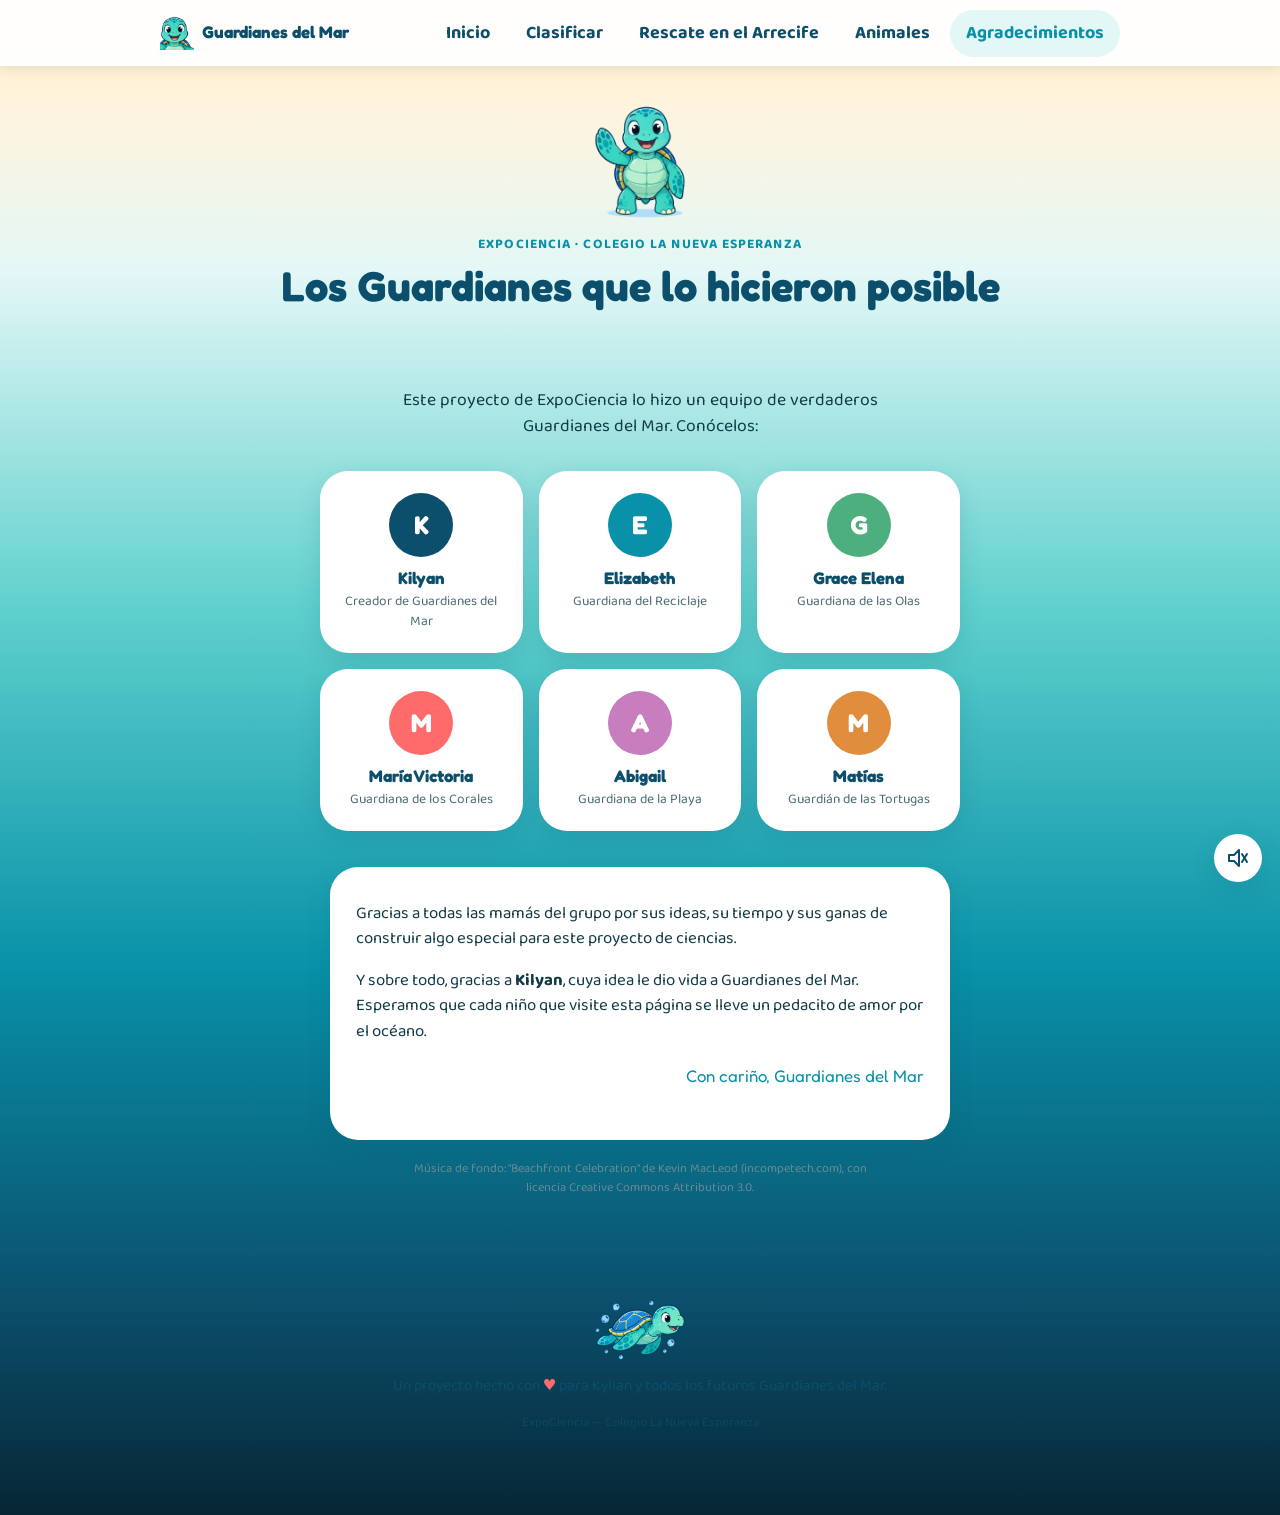
==== agradecimientos.html @ b90662d3 "Primera versión de Guardianes del Mar Sitio web para el proyecto de ExpoCiencia de Kylian (Colegio L" ====
<!DOCTYPE html>
<html lang="es">
<head>
<meta charset="UTF-8">
<meta name="viewport" content="width=device-width, initial-scale=1, viewport-fit=cover">
<title>Nuestro equipo — Guardianes del Mar</title>
<link rel="preconnect" href="https://fonts.googleapis.com">
<link rel="preconnect" href="https://fonts.gstatic.com" crossorigin>
<link href="https://fonts.googleapis.com/css2?family=Fredoka:wght@500;700&family=Baloo+2:wght@500;700&display=swap" rel="stylesheet">
<link rel="icon" href="imagenes/tortuga_marina.png" type="image/png">
<link rel="stylesheet" href="css/style.css">
</head>
<body>

<div class="burbujas" id="burbujas"></div>

<nav class="topnav">
  <div class="container topnav-inner">
    <a href="index.html" class="marca">
      <img src="imagenes/logo.png" alt="">
      Guardianes del Mar
    </a>
    <button class="menu-toggle" id="menuToggle" aria-label="Abrir menú" aria-expanded="false">
      <span></span><span></span><span></span>
    </button>
    <ul class="topnav-links" id="topnavLinks">
      <li><a href="index.html">Inicio</a></li>
      <li><a href="clasificar.html">Clasificar</a></li>
      <li><a href="vuela.html">Rescate en el Arrecife</a></li>
      <li><a href="animales.html">Animales</a></li>
      <li><a href="agradecimientos.html" class="activa">Agradecimientos</a></li>
    </ul>
  </div>
</nav>

<button class="sound-toggle silenciado" id="soundToggle" aria-label="Activar sonido" aria-pressed="false">
  <svg class="icono" viewBox="0 0 24 24" width="24" height="24" fill="none" stroke="currentColor" stroke-width="2" stroke-linecap="round" stroke-linejoin="round">
    <polygon points="3 9 3 15 8 15 13 20 13 4 8 9 3 9"></polygon>
    <path class="onda1" d="M16 8a5 5 0 0 1 0 8"></path>
    <path class="onda2" d="M19 5a9 9 0 0 1 0 14"></path>
    <line class="linea-muda" x1="16" y1="8" x2="21" y2="16"></line>
    <line class="linea-muda" x1="21" y1="8" x2="16" y2="16"></line>
  </svg>
</button>
<audio id="ambienteAudio" src="audio/ambiente-mar.mp3" loop preload="none"></audio>

<header class="page-header">
  <img src="imagenes/tortuga_saludo.png" alt="Marino saludando">
  <span class="eyebrow">ExpoCiencia · Colegio La Nueva Esperanza</span>
  <h1 style="color:var(--ocean-deep);font-size:clamp(1.8rem,6vw,2.6rem);">Los Guardianes que lo hicieron posible</h1>
</header>

<section>
  <div class="container">
    <p class="lead">Este proyecto de ExpoCiencia lo hizo un equipo de verdaderos Guardianes del Mar. Conócelos:</p>

    <div class="equipo-grid">
      <div class="equipo-card equipo-color-1">
        <span class="equipo-avatar">K</span>
        <h3>Kilyan</h3>
        <p>Creador de Guardianes del Mar</p>
      </div>
      <div class="equipo-card equipo-color-2">
        <span class="equipo-avatar">E</span>
        <h3>Elizabeth</h3>
        <p>Guardiana del Reciclaje</p>
      </div>
      <div class="equipo-card equipo-color-3">
        <span class="equipo-avatar">G</span>
        <h3>Grace Elena</h3>
        <p>Guardiana de las Olas</p>
      </div>
      <div class="equipo-card equipo-color-4">
        <span class="equipo-avatar">M</span>
        <h3>María Victoria</h3>
        <p>Guardiana de los Corales</p>
      </div>
      <div class="equipo-card equipo-color-5">
        <span class="equipo-avatar">A</span>
        <h3>Abigail</h3>
        <p>Guardiana de la Playa</p>
      </div>
      <div class="equipo-card equipo-color-6">
        <span class="equipo-avatar">M</span>
        <h3>Matías</h3>
        <p>Guardián de las Tortugas</p>
      </div>
    </div>

    <div class="agradecimientos-texto">
      <p>Gracias a todas las mamás del grupo por sus ideas, su tiempo y sus ganas de construir algo especial para este proyecto de ciencias.</p>
      <p>Y sobre todo, gracias a <strong>Kilyan</strong>, cuya idea le dio vida a Guardianes del Mar. Esperamos que cada niño que visite esta página se lleve un pedacito de amor por el océano.</p>
      <p class="firma">Con cariño, Guardianes del Mar</p>
    </div>

    <p class="creditos-musica">Música de fondo: "Beachfront Celebration" de Kevin MacLeod (incompetech.com), con licencia Creative Commons Attribution 3.0.</p>
  </div>
</section>

<footer>
  <img src="imagenes/tortuga_nadando.png" alt="Marino nadando" style="width:100px;margin:0 auto 12px;">
  <p>Un proyecto hecho con <span class="corazon">&#9829;</span> para Kylian y todos los futuros Guardianes del Mar.</p>
  <p class="footer-evento">ExpoCiencia &mdash; Colegio La Nueva Esperanza</p>
</footer>

<script src="js/common.js"></script>
</body>
</html>
---- css/style.css ----
/* ===== Guardianes del Mar — estilos ===== */

:root {
  --ocean-deep: #0B4F6C;
  --ocean: #0891A8;
  --ocean-light: #5FD1CD;
  --ocean-pale: #E3F7F6;
  --sand: #FFF8E7;
  --sun: #FFC93C;
  --coral: #FF6B6B;
  --leaf: #4CAF7D;
  --ink: #123B47;

  --bin-blanco: #F2EEE2;
  --bin-blanco-border: #C9C2AC;
  --bin-verde: #4CAF7D;
  --bin-negro: #333333;

  --font-heading: 'Fredoka', 'Baloo 2', system-ui, sans-serif;
  --font-body: 'Baloo 2', 'Fredoka', system-ui, sans-serif;

  --radius-lg: 28px;
  --radius-md: 18px;
  --shadow-soft: 0 8px 24px rgba(11, 79, 108, 0.15);
  --tap-min: 56px;
  --nav-height: 66px;
}

* { box-sizing: border-box; }

html {
  scroll-behavior: smooth;
}

body {
  margin: 0;
  font-family: var(--font-body);
  /* Recorrido tipo landing: playa arriba, mar profundo abajo */
  background: linear-gradient(180deg,
    #FFE9BE 0%,
    #FFF4DD 7%,
    var(--ocean-pale) 18%,
    var(--ocean-light) 40%,
    var(--ocean) 64%,
    var(--ocean-deep) 86%,
    #062634 100%
  );
  color: var(--ink);
  font-size: 18px;
  line-height: 1.5;
  overflow-x: hidden;
  padding-top: var(--nav-height);
  position: relative;
}

/* ===== Divisor de olas (bajo el hero) — bucle sin costuras ===== */
.divisor-ola {
  position: relative;
  height: 50px;
  overflow: hidden;
}
.divisor-ola svg {
  position: absolute;
  top: 0;
  left: 0;
  width: 200%;
  height: 100%;
  display: block;
}
.divisor-ola .ola-atras {
  animation: deslizar-ola-svg 16s linear infinite;
  opacity: 0.5;
}
.divisor-ola .ola-frente {
  animation: deslizar-ola-svg 10s linear infinite reverse;
}
@keyframes deslizar-ola-svg {
  from { transform: translateX(0); }
  to { transform: translateX(-50%); }
}

/* ===== Zona de océano profundo (texto claro) ===== */
.seccion-profunda .eyebrow { color: #8fe8e0; }
.seccion-profunda h2 { color: white; }
.seccion-profunda footer,
footer.seccion-profunda { color: rgba(255,255,255,0.85); }

img { max-width: 100%; display: block; }

a {
  text-decoration: none;
  color: inherit;
}

h1, h2, h3 {
  font-family: var(--font-heading);
  margin: 0 0 0.4em;
  line-height: 1.15;
}

h2 {
  font-size: clamp(1.6rem, 5vw, 2.4rem);
  color: var(--ocean-deep);
  text-align: center;
}

p { margin: 0 0 1em; }

button {
  font-family: var(--font-body);
  cursor: pointer;
}

.container {
  max-width: 1000px;
  margin: 0 auto;
  padding: 0 20px;
  position: relative;
  z-index: 1;
}

section {
  padding: 50px 0;
  position: relative;
}

.eyebrow {
  display: block;
  text-align: center;
  font-weight: 700;
  color: var(--ocean);
  letter-spacing: 0.08em;
  text-transform: uppercase;
  font-size: 0.85rem;
  margin-bottom: 8px;
}

.lead {
  text-align: center;
  max-width: 560px;
  margin: 0 auto 2rem;
  font-size: 1.1rem;
}

/* ===== Iconos SVG (reemplazan emojis) ===== */
.icono {
  display: inline-block;
  vertical-align: middle;
  flex-shrink: 0;
}

/* ===== Botones ===== */
.btn {
  display: inline-flex;
  align-items: center;
  justify-content: center;
  gap: 8px;
  min-height: var(--tap-min);
  padding: 14px 28px;
  border-radius: 999px;
  border: none;
  font-weight: 700;
  font-size: 1.05rem;
  box-shadow: var(--shadow-soft);
  transition: transform 0.15s ease, box-shadow 0.15s ease;
}
.btn:active { transform: scale(0.96); }
.btn:disabled {
  opacity: 0.5;
  pointer-events: none;
}

.btn-primary {
  background: var(--sun);
  color: var(--ocean-deep);
}
.btn-secondary {
  background: white;
  color: var(--ocean-deep);
  border: 2px solid var(--ocean-light);
}
.btn-block { width: 100%; }

/* ===== Sonido flotante ===== */
.sound-toggle {
  position: fixed;
  bottom: 18px;
  right: 18px;
  z-index: 110;
  width: 48px;
  height: 48px;
  border-radius: 50%;
  border: none;
  background: white;
  box-shadow: var(--shadow-soft);
  display: flex;
  align-items: center;
  justify-content: center;
  color: var(--ocean-deep);
}
.sound-toggle .linea-muda { display: none; }
.sound-toggle.silenciado .onda1,
.sound-toggle.silenciado .onda2 { display: none; }
.sound-toggle.silenciado .linea-muda { display: block; }

/* ===== Navegación ===== */
.topnav {
  position: fixed;
  top: 0;
  left: 0;
  right: 0;
  height: var(--nav-height);
  background: rgba(255, 255, 255, 0.94);
  backdrop-filter: blur(6px);
  box-shadow: 0 2px 12px rgba(11, 79, 108, 0.12);
  z-index: 100;
}
.topnav-inner {
  height: var(--nav-height);
  display: flex;
  align-items: center;
  justify-content: space-between;
}
.marca {
  display: flex;
  align-items: center;
  gap: 8px;
  font-family: var(--font-heading);
  font-weight: 700;
  color: var(--ocean-deep);
  font-size: 1.05rem;
}
.marca img { width: 34px; height: 34px; }

.menu-toggle {
  display: flex;
  flex-direction: column;
  justify-content: center;
  gap: 5px;
  width: 44px;
  height: 44px;
  border: none;
  background: none;
  padding: 0;
}
.menu-toggle span {
  display: block;
  height: 3px;
  border-radius: 2px;
  background: var(--ocean-deep);
  transition: transform 0.2s ease, opacity 0.2s ease;
}
.menu-toggle.abierto span:nth-child(1) { transform: translateY(8px) rotate(45deg); }
.menu-toggle.abierto span:nth-child(2) { opacity: 0; }
.menu-toggle.abierto span:nth-child(3) { transform: translateY(-8px) rotate(-45deg); }

.topnav-links {
  list-style: none;
  margin: 0;
  padding: 0;
  position: fixed;
  top: var(--nav-height);
  left: 0;
  right: 0;
  background: white;
  flex-direction: column;
  max-height: 0;
  overflow: hidden;
  transition: max-height 0.25s ease;
  box-shadow: 0 8px 12px rgba(11, 79, 108, 0.08);
}
.topnav-links.abierto {
  max-height: 400px;
}
.topnav-links li a {
  display: block;
  padding: 16px 24px;
  font-weight: 700;
  color: var(--ocean-deep);
  border-top: 1px solid var(--ocean-pale);
}
.topnav-links li a.activa {
  color: var(--ocean);
  background: var(--ocean-pale);
}

@media (min-width: 860px) {
  .menu-toggle { display: none; }
  .topnav-links {
    position: static;
    display: flex;
    flex-direction: row;
    max-height: none;
    box-shadow: none;
    background: none;
    gap: 4px;
  }
  .topnav-links li a {
    border-top: none;
    padding: 10px 16px;
    border-radius: 999px;
  }
  .topnav-links li a.activa {
    background: var(--ocean-pale);
  }
}

/* ===== Burbujas flotantes ===== */
.burbujas {
  position: fixed;
  inset: 0;
  overflow: hidden;
  pointer-events: none;
  z-index: 1;
  transition: opacity 0.5s ease;
}
.burbuja {
  position: absolute;
  bottom: -60px;
  border-radius: 50%;
  background: radial-gradient(circle at 30% 30%, rgba(255,255,255,0.9), rgba(95, 209, 205, 0.25));
  border: 1px solid rgba(255,255,255,0.6);
  animation-name: subir-burbuja;
  animation-timing-function: ease-in;
  animation-iteration-count: infinite;
}
@keyframes subir-burbuja {
  0% { transform: translateY(0) translateX(0); opacity: 0; }
  10% { opacity: 0.8; }
  90% { opacity: 0.6; }
  100% { transform: translateY(-110vh) translateX(var(--deriva, 30px)); opacity: 0; }
}

/* ===== Peces de fondo (más grandes según la profundidad) ===== */
.peces-fondo {
  position: absolute;
  inset: 0;
  overflow: hidden;
  pointer-events: none;
  z-index: 0;
}
.pez-fondo {
  position: absolute;
  animation-name: nadar-fondo;
  animation-timing-function: linear;
  animation-iteration-count: infinite;
}
@keyframes nadar-fondo {
  0% { transform: translateX(-20vw) scaleX(1); }
  49% { transform: translateX(120vw) scaleX(1); }
  50% { transform: translateX(120vw) scaleX(-1); }
  99% { transform: translateX(-20vw) scaleX(-1); }
  100% { transform: translateX(-20vw) scaleX(1); }
}

/* ===== Cabecera de página interna ===== */
.page-header {
  text-align: center;
  padding: 34px 0 10px;
}
.page-header img {
  width: 100px;
  margin: 0 auto 10px;
}

/* ===== Hero (home) ===== */
.hero {
  position: relative;
  padding-top: 20px;
  padding-bottom: 46px;
  text-align: center;
  overflow: hidden;
}
.hero .container {
  position: relative;
  z-index: 2;
}
.hero-grid {
  display: flex;
  flex-direction: column;
  align-items: center;
}
.hero-texto { order: 2; }
.hero-imagen {
  order: 1;
  position: relative;
  display: flex;
  align-items: center;
  justify-content: center;
}
.hero-mancha {
  position: absolute;
  width: min(320px, 80vw);
  height: min(320px, 80vw);
  border-radius: 50%;
  background: radial-gradient(circle, rgba(95, 209, 205, 0.45) 0%, rgba(95, 209, 205, 0) 70%);
}
.hero .mascota {
  position: relative;
  width: min(260px, 60vw);
  margin: 0 auto 12px;
  animation: float 3.5s ease-in-out infinite;
}
.hero h1 {
  font-size: clamp(2.2rem, 8vw, 3.6rem);
  color: var(--ocean-deep);
}
.hero .subtitulo {
  font-size: 1.15rem;
  max-width: 480px;
  margin: 0 auto 1.8rem;
}
.hero .btn-primary { margin-top: 4px; }

@media (min-width: 900px) {
  .hero-grid {
    flex-direction: row;
    justify-content: space-between;
    gap: 40px;
    text-align: left;
    padding: 30px 0;
  }
  .hero-texto { order: 1; flex: 1; }
  .hero-imagen { order: 2; flex-shrink: 0; }
  .hero .titulo-con-audio { justify-content: flex-start; }
  .hero .subtitulo { margin: 0 0 1.8rem; }
  .hero .mascota { width: 300px; margin: 0; }
}


@keyframes float {
  0%, 100% { transform: translateY(0); }
  50% { transform: translateY(-12px); }
}

/* ===== Tarjetas de navegación (home) ===== */
.hub-grid {
  display: grid;
  grid-template-columns: 1fr;
  gap: 18px;
}
@media (min-width: 700px) {
  .hub-grid { grid-template-columns: repeat(2, 1fr); }
}
@media (min-width: 1024px) {
  .hub-grid { grid-template-columns: repeat(3, 1fr); }
}
.hub-card {
  background: white;
  border-radius: var(--radius-lg);
  padding: 26px 22px;
  text-align: center;
  box-shadow: var(--shadow-soft);
  display: block;
  transition: transform 0.15s ease;
}
.hub-card:active { transform: scale(0.97); }
.hub-card img {
  width: 96px;
  margin: 0 auto 12px;
}
.hub-card h3 {
  color: var(--ocean-deep);
  font-size: 1.25rem;
}
.hub-card p {
  font-size: 0.92rem;
  color: #4a6b74;
  margin-bottom: 0;
}

/* ===== Tarjetas de juegos (llamativas) ===== */
.juegos-grid {
  display: grid;
  grid-template-columns: 1fr;
  gap: 22px;
  max-width: 720px;
  margin: 0 auto;
}
@media (min-width: 700px) {
  .juegos-grid { grid-template-columns: repeat(2, 1fr); }
}
.juego-card {
  position: relative;
  display: block;
  border-radius: 32px;
  padding: 40px 24px 28px;
  text-align: center;
  color: white;
  overflow: hidden;
  box-shadow: 0 14px 30px rgba(11, 79, 108, 0.28);
  transition: transform 0.18s ease;
}
.juego-card:active { transform: scale(0.96); }
.juego-clasificar { background: linear-gradient(155deg, #17b8a6 0%, #0B4F6C 100%); }
.juego-vuela { background: linear-gradient(155deg, #FFB84D 0%, #FF6B6B 100%); }
.juego-card::after {
  content: '';
  position: absolute;
  width: 160px;
  height: 160px;
  border-radius: 50%;
  background: rgba(255,255,255,0.12);
  top: -60px;
  right: -60px;
}
.juego-badge {
  position: absolute;
  top: 16px;
  left: 16px;
  background: rgba(255,255,255,0.25);
  color: white;
  font-size: 0.7rem;
  font-weight: 800;
  text-transform: uppercase;
  letter-spacing: 0.05em;
  padding: 5px 12px;
  border-radius: 999px;
}
.juego-card img {
  width: 108px;
  margin: 6px auto 14px;
  filter: drop-shadow(0 8px 12px rgba(0,0,0,0.25));
  position: relative;
}
.juego-card h3 { color: white; font-size: 1.35rem; margin-bottom: 6px; }
.juego-card p { color: rgba(255,255,255,0.9); font-size: 0.95rem; margin-bottom: 0; }
.btn-jugar {
  display: inline-flex;
  align-items: center;
  gap: 8px;
  background: white;
  color: var(--ocean-deep);
  font-weight: 800;
  padding: 12px 22px;
  border-radius: 999px;
  margin-top: 18px;
  box-shadow: 0 6px 14px rgba(0,0,0,0.15);
  position: relative;
}

/* ===== Tarjetas de recursos ===== */
.recurso-grid {
  display: grid;
  grid-template-columns: 1fr;
  gap: 20px;
}
@media (min-width: 700px) {
  .recurso-grid { grid-template-columns: repeat(2, 1fr); }
}

.recurso-card {
  background: white;
  border-radius: var(--radius-lg);
  padding: 28px 22px;
  text-align: center;
  box-shadow: var(--shadow-soft);
}
.recurso-card img {
  width: 84px;
  margin: 0 auto 14px;
}
.recurso-card h3 {
  color: var(--ocean-deep);
  font-size: 1.3rem;
}
.recurso-card p {
  font-size: 0.95rem;
  color: #4a6b74;
}

/* ===== Cuento animado (invitación a leer) ===== */
.cuento-card {
  position: relative;
  display: block;
  max-width: 420px;
  margin: 0 auto 40px;
  background: linear-gradient(160deg, #FFF8E7 0%, #FFEAB8 100%);
  border-radius: 28px;
  padding: 34px 26px 28px;
  text-align: center;
  box-shadow: var(--shadow-soft);
  overflow: hidden;
}
.cuento-card:active { transform: scale(0.98); }
.cuento-cinta {
  position: absolute;
  top: 16px;
  right: -38px;
  background: var(--coral);
  color: white;
  font-weight: 800;
  font-size: 0.72rem;
  text-transform: uppercase;
  letter-spacing: 0.04em;
  padding: 5px 42px;
  transform: rotate(40deg);
  box-shadow: 0 2px 6px rgba(0,0,0,0.15);
}
.cuento-card img {
  width: 130px;
  margin: 0 auto 16px;
  animation: flotar-libro 3s ease-in-out infinite;
}
@keyframes flotar-libro {
  0%, 100% { transform: translateY(0) rotate(-2deg); }
  50% { transform: translateY(-7px) rotate(2deg); }
}
.cuento-card h3 { color: var(--ocean-deep); font-size: 1.4rem; }
.cuento-card p { font-size: 0.95rem; color: #4a6b74; }
.cuento-card .btn { margin-top: 8px; pointer-events: none; }

/* ===== Reproductor de canción ===== */
.player-marco {
  max-width: 420px;
  margin: 0 auto;
  background: white;
  border-radius: var(--radius-lg);
  padding: 22px;
  text-align: center;
  box-shadow: var(--shadow-soft);
  border: 4px dashed var(--ocean-light);
  position: relative;
}
.player-marco img {
  width: 90px;
  margin: 0 auto 10px;
}
.player-barra {
  flex: 1;
  height: 10px;
  border-radius: 999px;
  background: var(--ocean-pale);
  overflow: hidden;
  cursor: pointer;
}
.player-progreso {
  height: 100%;
  width: 0%;
  background: var(--ocean-light);
  border-radius: 999px;
  transition: width 0.1s linear;
}
.player-tiempo {
  font-size: 0.8rem;
  color: var(--ocean-deep);
  font-weight: 700;
  min-width: 74px;
}

/* ===== Marco ilustrado del reproductor de canción =====
   Coordenadas medidas sobre imagenes/audio_marco.png (1774x887),
   expresadas como % del ancho del contenedor para que el botón
   circular y la barra queden encajados sin importar el tamaño. */
.audio-marco {
  position: relative;
  width: 100%;
  max-width: 640px;
  margin: 0 auto;
  aspect-ratio: 1774 / 887;
  background-image: url('../imagenes/audio_marco.png');
  background-size: 100% 100%;
  background-repeat: no-repeat;
}
.audio-marco .player-play {
  position: absolute;
  left: 13.8%;
  top: 38.3%;
  width: 15.6%;
  aspect-ratio: 1 / 1;
  border: none;
  background: transparent;
  border-radius: 50%;
  padding: 0;
  cursor: pointer;
}
.audio-marco .pausa-icono {
  position: absolute;
  inset: 0;
  border-radius: 50%;
  background: radial-gradient(circle at 35% 30%, #ffd873, #feb400);
  display: none;
  align-items: center;
  justify-content: center;
  gap: 14%;
}
.audio-marco .player-play.reproduciendo .pausa-icono { display: flex; }
.audio-marco .pausa-icono span {
  width: 15%;
  height: 42%;
  background: white;
  border-radius: 3px;
}
.audio-marco .track {
  position: absolute;
  left: 34.5%;
  top: 46.2%;
  width: 47.3%;
  height: 17.5%;
  display: flex;
  flex-direction: column;
  justify-content: center;
  gap: 6px;
}
.audio-marco .track .player-barra { height: 8px; background: rgba(8, 145, 168, 0.18); }
.audio-marco .track .player-tiempo {
  text-align: center;
  min-width: 0;
  font-size: 0.72rem;
}

/* ===== Botón "escuchar" (texto a voz) — solo ícono ===== */
.titulo-con-audio {
  display: flex;
  align-items: center;
  justify-content: center;
  gap: 12px;
  flex-wrap: wrap;
}
.titulo-con-audio h1,
.titulo-con-audio h2 { margin-bottom: 0; }

.btn-icono-escuchar {
  width: 44px;
  height: 44px;
  flex-shrink: 0;
  border-radius: 50%;
  border: none;
  background: white;
  color: var(--ocean);
  box-shadow: var(--shadow-soft);
  display: flex;
  align-items: center;
  justify-content: center;
}
.btn-icono-escuchar:active { transform: scale(0.92); }
.btn-icono-escuchar.leyendo {
  background: var(--sun);
  color: var(--ocean-deep);
}
.onda-tts { opacity: 0.4; transform-origin: 12px 12px; }
.btn-icono-escuchar.leyendo .onda-tts-1 { animation: pulso-onda 0.7s ease-in-out infinite; }
.btn-icono-escuchar.leyendo .onda-tts-2 { animation: pulso-onda 0.7s ease-in-out infinite 0.15s; }
@keyframes pulso-onda {
  0%, 100% { opacity: 0.35; transform: scale(0.85); }
  50% { opacity: 1; transform: scale(1.1); }
}

/* ===== Reproductor de canción dinámico ===== */
.cancion-viva {
  position: relative;
  max-width: 640px;
  margin: 0 auto;
  border-radius: 28px;
  padding: 18px 20px 16px;
  background: linear-gradient(155deg, #0B4F6C 0%, #0891A8 55%, #17b8a6 100%);
  color: white;
  overflow: hidden;
  box-shadow: var(--shadow-soft);
}
/* ---- Ventana al mar (visualizador) ---- */
.ventana-mar {
  position: relative;
  height: 130px;
  border-radius: 18px;
  overflow: hidden;
  margin-bottom: 10px;
  background: radial-gradient(circle at 50% 0%, #34d9ce 0%, #0f7a9c 45%, #063a52 100%);
  box-shadow: inset 0 0 26px rgba(0,0,0,0.4), 0 0 0 5px rgba(255,255,255,0.18);
  transition: transform 0.1s ease;
}
.rayo-luz {
  position: absolute;
  top: -20%;
  width: 46px;
  height: 160%;
  background: linear-gradient(180deg, rgba(255,255,255,0.4), rgba(255,255,255,0));
  opacity: 0.3;
  transition: opacity 0.15s ease;
}
.rayo-luz.r1 { left: 12%; transform: rotate(12deg); }
.rayo-luz.r2 { left: 55%; transform: rotate(-10deg); }

.pez-silueta {
  position: absolute;
  width: 32px;
  top: 26%;
  left: -15%;
  opacity: 0.9;
  animation: nadar-pez 11s linear infinite;
}
@keyframes nadar-pez {
  0% { left: -15%; transform: scaleX(1) translateY(0); }
  48% { transform: scaleX(1) translateY(-8px); }
  50% { left: 115%; transform: scaleX(1) translateY(0); }
  50.01% { transform: scaleX(-1) translateY(0); }
  98% { transform: scaleX(-1) translateY(8px); }
  100% { left: -15%; transform: scaleX(-1) translateY(0); }
}

.mascota-nadando {
  position: absolute;
  width: 46px;
  bottom: 8px;
  left: 50%;
  transform: translateX(-50%);
  filter: drop-shadow(0 4px 6px rgba(0,0,0,0.3));
}
.cancion-viva.reproduciendo .mascota-nadando {
  animation: mascota-nadar 2.2s ease-in-out infinite;
}
@keyframes mascota-nadar {
  0%, 100% { transform: translateX(-50%) translateY(0) rotate(-4deg); }
  50% { transform: translateX(-50%) translateY(-12px) rotate(4deg); }
}

.alga { position: absolute; bottom: -6px; width: 14px; border-radius: 40px 40px 4px 4px; background: linear-gradient(180deg, #2fae6b, #1c7a4a); opacity: 0.85; transform-origin: bottom center; }
.alga.a1 { left: 7%; height: 32px; }
.alga.a2 { left: 42%; height: 46px; }
.alga.a3 { right: 9%; height: 28px; }
.cancion-viva.reproduciendo .alga { animation: mecer-alga 1.6s ease-in-out infinite; }
.alga.a1 { animation-delay: 0s; }
.alga.a2 { animation-delay: 0.2s; }
.alga.a3 { animation-delay: 0.4s; }
@keyframes mecer-alga {
  0%, 100% { transform: rotate(-8deg); }
  50% { transform: rotate(8deg); }
}

.particulas-ventana { position: absolute; inset: 0; overflow: hidden; pointer-events: none; }
.particula-ventana {
  position: absolute;
  bottom: -8px;
  width: 6px;
  height: 6px;
  border-radius: 50%;
  background: rgba(255,255,255,0.65);
  animation: subir-particula-ventana 3.6s linear forwards;
}
@keyframes subir-particula-ventana {
  0% { transform: translateY(0); opacity: 0; }
  10% { opacity: 0.8; }
  100% { transform: translateY(-180px); opacity: 0; }
}

/* ---- Letra sincronizada (estilo Spotify) ---- */
.letra-ventana {
  position: absolute;
  inset: 0;
  display: flex;
  flex-direction: column;
  align-items: center;
  justify-content: center;
  gap: 4px;
  padding: 8px 16px;
  text-align: center;
  background: rgba(3, 30, 42, 0.4);
  opacity: 0;
  transition: opacity 0.35s ease;
  pointer-events: none;
}
.cancion-viva.reproduciendo .letra-ventana { opacity: 1; }
.letra-actual {
  font-family: var(--font-heading);
  font-weight: 700;
  font-size: 1.05rem;
  line-height: 1.25;
  color: white;
  text-shadow: 0 2px 8px rgba(0,0,0,0.55);
  margin: 0;
}
.letra-actual.nueva { animation: aparecer-letra 0.35s ease; }
@keyframes aparecer-letra {
  from { opacity: 0; transform: translateY(8px); }
  to { opacity: 1; transform: translateY(0); }
}
.letra-anterior, .letra-siguiente {
  font-size: 0.72rem;
  color: rgba(255,255,255,0.55);
  margin: 0;
  min-height: 1em;
}

.cancion-info { text-align: center; margin-bottom: 0; }
.cancion-titulo { font-weight: 700; margin: 0; font-size: 1rem; }
.cancion-subtitulo { margin: 1px 0 0; font-size: 0.8rem; color: #cfeff0; }

.ecualizador {
  display: flex;
  align-items: flex-end;
  justify-content: center;
  gap: 5px;
  height: 32px;
  margin: 10px 0 10px;
}
.ecualizador span {
  width: 7px;
  min-height: 6px;
  height: 18%;
  border-radius: 4px;
  background: linear-gradient(180deg, var(--sun), #ff9f4d);
  transition: height 0.25s ease;
}
.cancion-viva.reproduciendo .ecualizador span {
  animation-name: rebotar-barra;
  animation-timing-function: ease-in-out;
  animation-iteration-count: infinite;
}
.ecualizador span:nth-child(1) { animation-duration: 0.7s; }
.ecualizador span:nth-child(2) { animation-duration: 0.9s; animation-delay: 0.1s; }
.ecualizador span:nth-child(3) { animation-duration: 0.6s; animation-delay: 0.05s; }
.ecualizador span:nth-child(4) { animation-duration: 1s; animation-delay: 0.2s; }
.ecualizador span:nth-child(5) { animation-duration: 0.65s; animation-delay: 0.15s; }
.ecualizador span:nth-child(6) { animation-duration: 0.85s; animation-delay: 0.05s; }
.ecualizador span:nth-child(7) { animation-duration: 0.75s; animation-delay: 0.25s; }
@keyframes rebotar-barra {
  0%, 100% { height: 18%; }
  50% { height: 100%; }
}

.cancion-controles {
  display: flex;
  align-items: center;
  gap: 14px;
}
.cancion-play {
  width: 54px;
  height: 54px;
  flex-shrink: 0;
  border-radius: 50%;
  border: none;
  background: radial-gradient(circle at 35% 30%, #ffd873, #feb400);
  color: var(--ocean-deep);
  display: flex;
  align-items: center;
  justify-content: center;
  box-shadow: 0 6px 16px rgba(254, 180, 0, 0.5);
}
.cancion-play:active { transform: scale(0.94); }
.cancion-play .icono-pausa { display: none; }
.cancion-play.reproduciendo .icono-play { display: none; }
.cancion-play.reproduciendo .icono-pausa { display: block; }

.cancion-progreso-wrap { flex: 1; min-width: 0; }
.cancion-viva .player-barra { height: 8px; background: rgba(255,255,255,0.25); }
.cancion-viva .player-progreso { background: var(--sun); }
.cancion-viva .player-tiempo { color: white; }

.notas-contenedor {
  position: absolute;
  inset: 0;
  overflow: hidden;
  pointer-events: none;
}
.nota-flotante {
  position: absolute;
  bottom: 20px;
  color: rgba(255, 255, 255, 0.85);
  animation: nota-subir 2.4s ease-out forwards;
}
@keyframes nota-subir {
  0% { transform: translateY(0) rotate(0deg); opacity: 0; }
  15% { opacity: 1; }
  100% { transform: translateY(-140px) rotate(18deg); opacity: 0; }
}

/* ===== Video educativo ===== */
.video-feature { max-width: 640px; margin: 40px auto 0; }
.video-marco-nuevo {
  position: relative;
  max-width: 640px;
  margin: 14px auto 0;
  border-radius: var(--radius-lg);
  overflow: hidden;
  aspect-ratio: 16 / 9;
  background: linear-gradient(155deg, var(--ocean-deep), var(--ocean));
  box-shadow: var(--shadow-soft);
  border: 4px solid white;
}
.video-marco-nuevo iframe {
  width: 100%;
  height: 100%;
  border: 0;
  display: block;
  background: #000;
}
.video-miniatura {
  width: 100%;
  height: 100%;
  object-fit: cover;
  display: block;
}
.video-overlay-boton {
  position: absolute;
  inset: 0;
  width: 100%;
  border: none;
  padding: 0;
  background: rgba(11, 79, 108, 0.28);
  display: flex;
  align-items: center;
  justify-content: center;
  transition: opacity 0.2s ease;
}
.video-overlay-boton .circulo {
  width: 84px;
  height: 84px;
  border-radius: 50%;
  background: radial-gradient(circle at 35% 30%, #ffd873, #feb400);
  color: var(--ocean-deep);
  display: flex;
  align-items: center;
  justify-content: center;
  box-shadow: 0 8px 20px rgba(0,0,0,0.3);
}

/* ===== Preview de guía ===== */
.guia-preview {
  max-width: 460px;
  margin: 0 auto;
  background: white;
  border-radius: var(--radius-lg);
  box-shadow: var(--shadow-soft);
  padding: 26px 24px;
  text-align: center;
  position: relative;
  overflow: hidden;
}
.guia-preview::before {
  content: '';
  position: absolute;
  top: 0; right: 0;
  width: 0; height: 0;
  border-style: solid;
  border-width: 0 34px 34px 0;
  border-color: transparent var(--sun) transparent transparent;
}
.guia-preview img { width: 76px; margin: 0 auto 12px; }
.guia-lineas {
  margin: 16px auto;
  max-width: 260px;
  text-align: left;
}
.guia-lineas span {
  display: block;
  height: 10px;
  border-radius: 6px;
  background: var(--ocean-pale);
  margin-bottom: 8px;
}
.guia-lineas span:nth-child(1) { width: 100%; }
.guia-lineas span:nth-child(2) { width: 90%; }
.guia-lineas span:nth-child(3) { width: 70%; }

/* ===== Adopta (teaser en home) ===== */
.adopta-teaser {
  display: flex;
  align-items: center;
  gap: 18px;
  max-width: 560px;
  margin: 0 auto;
  background: white;
  border-radius: var(--radius-lg);
  box-shadow: var(--shadow-soft);
  padding: 18px 22px;
}
.adopta-teaser img { width: 70px; flex-shrink: 0; }
.adopta-teaser .texto { flex: 1; }
.adopta-teaser h3 { margin: 0 0 4px; color: var(--ocean-deep); font-size: 1.1rem; }
.adopta-teaser p { margin: 0; font-size: 0.9rem; color: #4a6b74; }
.adopta-teaser-progreso {
  display: inline-block;
  margin-top: 8px;
  font-size: 0.78rem;
  font-weight: 700;
  color: var(--leaf);
  background: rgba(76, 175, 125, 0.12);
  padding: 3px 10px;
  border-radius: 999px;
}

/* ===== Páginas placeholder (próximamente) ===== */
.proximamente {
  text-align: center;
  padding: 60px 0 90px;
}
.proximamente img {
  width: 140px;
  margin: 0 auto 20px;
}
.proximamente .caja {
  max-width: 420px;
  margin: 0 auto 26px;
  background: white;
  border-radius: var(--radius-lg);
  padding: 30px 24px;
  box-shadow: var(--shadow-soft);
}

/* ===== Juego de clasificación ===== */
.juego {
  background: var(--ocean-deep);
  color: white;
  border-radius: var(--radius-lg);
  padding: 30px 16px 40px;
}
.juego h2 { color: white; }
.juego .lead { color: #cfeff0; }

/* ===== Guía animada previa al juego ===== */
.guia-intro {
  max-width: 640px;
  margin: 0 auto 30px;
  background: rgba(255,255,255,0.07);
  border-radius: var(--radius-lg);
  padding: 24px 18px;
  text-align: center;
}
.baraja-canecas {
  position: relative;
  height: 108px;
  display: flex;
  align-items: center;
  justify-content: center;
  margin-bottom: 6px;
}
.carta-baraja {
  position: absolute;
  width: 66px;
  height: 66px;
  display: flex;
  align-items: center;
  justify-content: center;
  background: white;
  border-radius: 14px;
  padding: 8px;
  box-shadow: 0 6px 16px rgba(0,0,0,0.25);
  transition: transform 0.25s ease;
}
.carta-1 { transform: rotate(-14deg) translate(-34px, 6px); z-index: 1; }
.carta-2 { transform: rotate(0deg) translateY(-6px); z-index: 3; }
.carta-3 { transform: rotate(14deg) translate(34px, 6px); z-index: 2; }
.baraja-canecas:hover .carta-1 { transform: rotate(-20deg) translate(-44px, 0); }
.baraja-canecas:hover .carta-3 { transform: rotate(20deg) translate(44px, 0); }

/* ===== Símbolos de canecas (dibujados en SVG) ===== */
.simbolo-caneca {
  display: flex;
  align-items: center;
  justify-content: center;
  border-radius: 50%;
  flex-shrink: 0;
}
.simbolo-caneca svg { width: 58%; height: 58%; display: block; }
.simbolo-caneca.simbolo-blanco { background: var(--bin-blanco); color: var(--ink); border: 2px solid var(--bin-blanco-border); }
.simbolo-caneca.simbolo-verde { background: var(--bin-verde); color: white; }
.simbolo-caneca.simbolo-negro { background: var(--bin-negro); color: white; }

.simbolo-caneca.tam-baraja { width: 46px; height: 46px; }
.simbolo-caneca.tam-guia { width: 52px; height: 52px; }
.simbolo-caneca.tam-mini { width: 30px; height: 30px; }

.baraja-mini { height: 78px; margin-bottom: 4px; }
.baraja-mini .carta-baraja { width: 48px; height: 48px; padding: 5px; }
.baraja-mini .carta-1 { transform: rotate(-14deg) translate(-22px, 4px); }
.baraja-mini .carta-2 { transform: translateY(-4px); }
.baraja-mini .carta-3 { transform: rotate(14deg) translate(22px, 4px); }
.juego-card:hover .baraja-mini .carta-1,
.juego-card:active .baraja-mini .carta-1 { transform: rotate(-20deg) translate(-28px, 0); }
.juego-card:hover .baraja-mini .carta-3,
.juego-card:active .baraja-mini .carta-3 { transform: rotate(20deg) translate(28px, 0); }

/* Símbolo directo sobre el cuerpo de la caneca dentro del juego (sin insignia propia) */
.caneca-icono { width: 46px; height: 46px; display: flex; align-items: center; justify-content: center; }
.caneca-icono svg { width: 100%; height: 100%; }

.guia-titulo {
  font-family: var(--font-heading);
  font-weight: 700;
  font-size: 1.15rem;
  margin: 0 0 18px;
  color: white;
}
.guia-tarjetas {
  display: grid;
  grid-template-columns: 1fr;
  gap: 12px;
  margin-bottom: 20px;
}
@media (min-width: 600px) {
  .guia-tarjetas { grid-template-columns: repeat(3, 1fr); }
}
.guia-tarjeta {
  background: white;
  border-radius: var(--radius-md);
  padding: 16px 12px;
  opacity: 0;
  animation: aparecer-guia 0.5s ease forwards;
}
@keyframes aparecer-guia {
  from { opacity: 0; transform: translateY(14px); }
  to { opacity: 1; transform: translateY(0); }
}
.guia-tarjeta img { width: 52px; height: 52px; object-fit: contain; margin: 0 auto 8px; }
.guia-tarjeta h4 { margin: 0 0 4px; color: var(--ocean-deep); font-family: var(--font-heading); }
.guia-tarjeta p { margin: 0; font-size: 0.85rem; color: #4a6b74; }

.juego-contenido.oculto { display: none; }

.marcador {
  text-align: center;
  font-family: var(--font-heading);
  font-size: 1.1rem;
  margin-bottom: 20px;
}

.canecas {
  display: grid;
  grid-template-columns: repeat(3, 1fr);
  gap: 12px;
  max-width: 560px;
  margin: 0 auto 30px;
}
.caneca {
  position: relative;
  border: none;
  background: transparent;
  padding: 22px 6px 14px;
  min-height: 128px;
  display: flex;
  flex-direction: column;
  align-items: center;
  justify-content: flex-end;
  gap: 6px;
  font-weight: 700;
  font-size: 0.85rem;
  transition: transform 0.15s ease;
}
.caneca-tapa {
  position: absolute;
  top: 0;
  left: 8%;
  right: 8%;
  height: 14px;
  background: var(--color-caneca-oscuro);
  border-radius: 5px 5px 0 0;
  z-index: 1;
}
.caneca-tapa::after {
  content: '';
  position: absolute;
  top: -6px;
  left: 32%;
  right: 32%;
  height: 7px;
  background: var(--color-caneca-oscuro);
  border-radius: 4px;
}
.caneca::before {
  content: '';
  position: absolute;
  inset: 14px 0 0 0;
  background: var(--color-caneca);
  clip-path: polygon(9% 0%, 91% 0%, 82% 100%, 18% 100%);
  border-radius: 0 0 8px 8px;
  box-shadow: 0 6px 0 rgba(0,0,0,0.15);
  z-index: 0;
}
.caneca img, .caneca-icono, .caneca-texto { position: relative; z-index: 2; }
.caneca img { width: 52px; height: 52px; object-fit: contain; margin-bottom: 2px; }

.caneca[data-categoria="blanco"] { --color-caneca: var(--bin-blanco); --color-caneca-oscuro: var(--bin-blanco-border); color: var(--ink); transform: rotate(-4deg); }
.caneca[data-categoria="verde"] { --color-caneca: var(--bin-verde); --color-caneca-oscuro: #2e7d54; color: white; }
.caneca[data-categoria="negro"] { --color-caneca: var(--bin-negro); --color-caneca-oscuro: #1a1a1a; color: white; transform: rotate(4deg); }

.caneca.activa {
  transform: rotate(0deg) translateY(-4px) scale(1.04);
}
.caneca.activa::before {
  box-shadow: 0 10px 0 rgba(0,0,0,0.2), 0 0 0 4px var(--sun);
}
.caneca.sacudir {
  animation: sacudir 0.4s;
}
@keyframes sacudir {
  0%, 100% { transform: translateX(0); }
  25% { transform: translateX(-6px); }
  75% { transform: translateX(6px); }
}

.pool-objetos {
  display: grid;
  grid-template-columns: repeat(3, 1fr);
  gap: 14px;
  max-width: 560px;
  margin: 0 auto;
}
@media (min-width: 700px) {
  .pool-objetos { grid-template-columns: repeat(4, 1fr); }
}

.objeto {
  background: white;
  border: none;
  border-radius: var(--radius-md);
  padding: 10px;
  min-height: 84px;
  display: flex;
  align-items: center;
  justify-content: center;
  box-shadow: var(--shadow-soft);
  transition: transform 0.15s ease, box-shadow 0.15s ease, opacity 0.3s ease;
}
.objeto img { width: 56px; height: 56px; object-fit: contain; }
.objeto.seleccionado {
  transform: scale(1.12) translateY(-6px);
  box-shadow: 0 0 0 4px var(--sun), var(--shadow-soft);
}
.objeto.resuelto {
  opacity: 0;
  transform: scale(0.4);
  pointer-events: none;
}

.mensaje-juego {
  text-align: center;
  min-height: 1.6em;
  font-weight: 700;
  margin-top: 18px;
  font-size: 1.05rem;
  max-width: 480px;
  margin-left: auto;
  margin-right: auto;
}
.mensaje-juego.mensaje-pista {
  color: var(--sun);
  font-size: 0.95rem;
}

.juego-completo {
  text-align: center;
  margin-top: 10px;
  max-width: 420px;
  margin-left: auto;
  margin-right: auto;
  background: rgba(255,255,255,0.08);
  border-radius: var(--radius-lg);
  padding: 26px 20px;
  display: none;
}
.juego-completo.visible { display: block; }

/* ===== Adopta un animal ===== */
.animales-grid {
  display: grid;
  grid-template-columns: repeat(2, 1fr);
  gap: 16px;
  max-width: 560px;
  margin: 0 auto;
}
@media (min-width: 700px) {
  .animales-grid { grid-template-columns: repeat(5, 1fr); max-width: 720px; }
}
.animal-card {
  position: relative;
  background: white;
  border: none;
  border-radius: var(--radius-md);
  padding: 16px 10px;
  text-align: center;
  box-shadow: var(--shadow-soft);
  min-height: var(--tap-min);
  transition: transform 0.15s ease;
}
.animal-card img {
  width: 90px;
  margin: 0 auto 8px;
  transition: transform 0.2s ease;
}
.animal-card:active img { transform: scale(0.92); }
.animal-card .dato {
  display: none;
  font-size: 0.85rem;
  color: var(--ocean-deep);
  margin-top: 6px;
}
.animal-card.abierta .dato { display: block; }

.animal-insignia {
  position: absolute;
  top: -8px;
  right: -8px;
  width: 28px;
  height: 28px;
  border-radius: 50%;
  background: var(--leaf);
  color: white;
  display: none;
  align-items: center;
  justify-content: center;
  box-shadow: var(--shadow-soft);
  animation: pop-match 0.4s ease;
}
.animal-card.adoptado .animal-insignia { display: flex; }
.animal-card.adoptado { box-shadow: 0 0 0 3px var(--leaf), var(--shadow-soft); }

/* ===== Progreso de adopción ===== */
.adopcion-progreso {
  max-width: 420px;
  margin: 0 auto 26px;
  text-align: center;
}
.adopcion-progreso p {
  font-weight: 700;
  color: var(--ocean-deep);
  margin-bottom: 8px;
}
.adopcion-barra {
  height: 14px;
  border-radius: 999px;
  background: white;
  box-shadow: var(--shadow-soft);
  overflow: hidden;
}
.adopcion-relleno {
  height: 100%;
  width: 0%;
  background: linear-gradient(90deg, var(--leaf), var(--ocean-light));
  border-radius: 999px;
  transition: width 0.4s ease;
}

.adopcion-completa {
  display: none;
  text-align: center;
  max-width: 420px;
  margin: 30px auto 0;
  background: white;
  border-radius: var(--radius-lg);
  padding: 24px 20px;
  box-shadow: var(--shadow-soft);
}
.adopcion-completa.visible { display: block; }
.adopcion-completa img { width: 100px; margin: 0 auto 10px; animation: float 2s ease-in-out infinite; }
.adopcion-completa-titulo {
  font-family: var(--font-heading);
  font-weight: 700;
  font-size: 1.2rem;
  color: var(--ocean-deep);
  margin-bottom: 4px;
}

/* ===== Diploma ===== */
.diploma-wrap {
  text-align: center;
}
.diploma-form {
  max-width: 360px;
  margin: 0 auto 24px;
  display: flex;
  gap: 10px;
}
.diploma-form input {
  flex: 1;
  min-height: var(--tap-min);
  border-radius: 999px;
  border: 2px solid var(--ocean-light);
  padding: 0 18px;
  font-size: 1rem;
  font-family: var(--font-body);
}
canvas#diplomaCanvas {
  max-width: 100%;
  width: 480px;
  border-radius: var(--radius-md);
  box-shadow: var(--shadow-soft);
  margin: 0 auto 20px;
}

/* ===== Juego Vuela y Recicla ===== */
.vuela-wrap {
  text-align: center;
}
.vuela-registro {
  max-width: 360px;
  margin: 0 auto 20px;
  background: white;
  border-radius: var(--radius-lg);
  padding: 24px;
  box-shadow: var(--shadow-soft);
}
.vuela-registro input {
  width: 100%;
  min-height: var(--tap-min);
  border-radius: 999px;
  border: 2px solid var(--ocean-light);
  padding: 0 18px;
  font-size: 1rem;
  font-family: var(--font-body);
  margin-bottom: 12px;
  text-align: center;
}
.vuela-estado {
  max-width: 420px;
  margin: 0 auto 16px;
  font-weight: 700;
  color: var(--ocean-deep);
  text-align: center;
}
.vuela-controles {
  margin-top: 16px;
  display: flex;
  justify-content: center;
  gap: 12px;
  flex-wrap: wrap;
}

/* ===== Juego de memoria: Rescate en el Arrecife ===== */
.memoria-stats {
  display: flex;
  justify-content: space-around;
  max-width: 420px;
  margin: 0 auto 18px;
  background: white;
  border-radius: var(--radius-md);
  padding: 14px 10px;
  box-shadow: var(--shadow-soft);
}
.memoria-stats > div { display: flex; flex-direction: column; align-items: center; }
.memoria-stats-numero {
  font-family: var(--font-heading);
  font-weight: 700;
  font-size: 1.3rem;
  color: var(--ocean-deep);
}
.memoria-stats-label { font-size: 0.72rem; color: #6a8a92; text-transform: uppercase; letter-spacing: 0.04em; }

.memoria-grid {
  display: grid;
  grid-template-columns: repeat(4, 1fr);
  gap: 10px;
  max-width: 420px;
  margin: 0 auto 20px;
}
.memoria-carta {
  border: none;
  background: none;
  padding: 0;
  aspect-ratio: 1;
  perspective: 700px;
  cursor: pointer;
}
.memoria-carta-interior {
  display: block;
  position: relative;
  width: 100%;
  height: 100%;
  transition: transform 0.5s;
  transform-style: preserve-3d;
}
.memoria-carta.volteada .memoria-carta-interior,
.memoria-carta.emparejada .memoria-carta-interior {
  transform: rotateY(180deg);
}
.memoria-cara-atras,
.memoria-cara-frente {
  position: absolute;
  inset: 0;
  backface-visibility: hidden;
  border-radius: var(--radius-md);
  display: flex;
  align-items: center;
  justify-content: center;
  box-shadow: var(--shadow-soft);
}
.memoria-cara-atras {
  background: linear-gradient(155deg, var(--ocean), var(--ocean-deep));
}
.memoria-cara-atras::after {
  content: '';
  position: absolute;
  inset: 0;
  background: url('../imagenes/logo.png') center/55% no-repeat;
  opacity: 0.9;
}
.memoria-cara-frente {
  background: white;
  transform: rotateY(180deg);
  padding: 8px;
}
.memoria-cara-frente img { width: 100%; height: 100%; object-fit: contain; }
.memoria-carta.emparejada .memoria-cara-frente {
  box-shadow: 0 0 0 3px var(--leaf), var(--shadow-soft);
}
.memoria-carta.emparejada { animation: pop-match 0.4s ease; }
@keyframes pop-match {
  0% { transform: scale(1); }
  50% { transform: scale(1.1); }
  100% { transform: scale(1); }
}
.memoria-carta.sacudir .memoria-carta-interior { animation: sacudir 0.4s; }

.memoria-completo {
  display: none;
  text-align: center;
  margin: 6px auto 24px;
  max-width: 420px;
  background: white;
  border-radius: var(--radius-lg);
  padding: 22px 18px;
  box-shadow: var(--shadow-soft);
}
.memoria-completo.visible { display: block; }
.memoria-completo img { width: 100px; margin: 0 auto 10px; animation: float 2s ease-in-out infinite; }
.memoria-completo-titulo {
  font-family: var(--font-heading);
  font-weight: 700;
  font-size: 1.3rem;
  color: var(--ocean-deep);
  margin: 0 0 6px;
}
#memoriaResumen { margin: 0; color: #4a6b74; }

.confeti {
  position: fixed;
  top: -20px;
  border-radius: 2px;
  z-index: 300;
  pointer-events: none;
  animation-name: caer-confeti;
  animation-timing-function: ease-in;
  animation-fill-mode: forwards;
}
@keyframes caer-confeti {
  to { transform: translateY(100vh) rotate(360deg); opacity: 0.3; }
}

.ranking-tabla {
  max-width: 420px;
  margin: 30px auto 0;
  background: white;
  border-radius: var(--radius-lg);
  box-shadow: var(--shadow-soft);
  overflow: hidden;
}
.ranking-tabla h3 {
  background: var(--ocean-deep);
  color: white;
  margin: 0;
  padding: 14px;
  font-size: 1.1rem;
}
.ranking-fila {
  display: flex;
  align-items: center;
  gap: 10px;
  padding: 10px 16px;
  border-bottom: 1px solid var(--ocean-pale);
  font-weight: 700;
}
.ranking-fila:last-child { border-bottom: none; }
.ranking-puesto {
  width: 28px;
  height: 28px;
  border-radius: 50%;
  background: var(--ocean-pale);
  color: var(--ocean-deep);
  display: flex;
  align-items: center;
  justify-content: center;
  font-size: 0.85rem;
  flex-shrink: 0;
}
.ranking-fila:nth-child(2) .ranking-puesto { background: var(--sun); }
.ranking-nombre { flex: 1; text-align: left; }
.ranking-nota {
  font-size: 0.8rem;
  color: #6a8a92;
  text-align: center;
  padding: 10px;
  font-weight: 500;
}

/* ===== Equipo del proyecto ===== */
.equipo-grid {
  display: grid;
  grid-template-columns: repeat(2, 1fr);
  gap: 16px;
  max-width: 640px;
  margin: 0 auto 36px;
}
@media (min-width: 700px) {
  .equipo-grid { grid-template-columns: repeat(3, 1fr); }
}
.equipo-card {
  background: white;
  border-radius: var(--radius-lg);
  padding: 22px 14px;
  text-align: center;
  box-shadow: var(--shadow-soft);
}
.equipo-avatar {
  display: flex;
  align-items: center;
  justify-content: center;
  width: 64px;
  height: 64px;
  margin: 0 auto 12px;
  border-radius: 50%;
  color: white;
  font-family: var(--font-heading);
  font-weight: 700;
  font-size: 1.6rem;
}
.equipo-card h3 { color: var(--ocean-deep); font-size: 1.05rem; margin-bottom: 2px; }
.equipo-card p { margin: 0; font-size: 0.85rem; color: #4a6b74; }

.equipo-color-1 .equipo-avatar { background: var(--ocean-deep); }
.equipo-color-2 .equipo-avatar { background: var(--ocean); }
.equipo-color-3 .equipo-avatar { background: var(--leaf); }
.equipo-color-4 .equipo-avatar { background: var(--coral); }
.equipo-color-5 .equipo-avatar { background: #C77DBE; }
.equipo-color-6 .equipo-avatar { background: #E08E3E; }

.creditos-musica {
  text-align: center;
  font-size: 0.78rem;
  color: #6a8a92;
  max-width: 480px;
  margin: 20px auto 0;
}

/* ===== Agradecimientos ===== */
.agradecimientos-texto {
  max-width: 620px;
  margin: 0 auto;
  background: white;
  border-radius: var(--radius-lg);
  padding: 34px 26px;
  box-shadow: var(--shadow-soft);
}
.agradecimientos-texto p { font-size: 1.05rem; }
.firma {
  text-align: right;
  font-family: var(--font-heading);
  color: var(--ocean);
  margin-top: 20px;
}

/* ===== Footer ===== */
footer {
  text-align: center;
  padding: 50px 20px 70px;
  color: var(--ocean-deep);
  font-size: 0.95rem;
  position: relative;
  z-index: 2;
}
footer .corazon { color: var(--coral); }
footer .footer-evento { font-size: 0.8rem; opacity: 0.75; margin-top: 4px; }
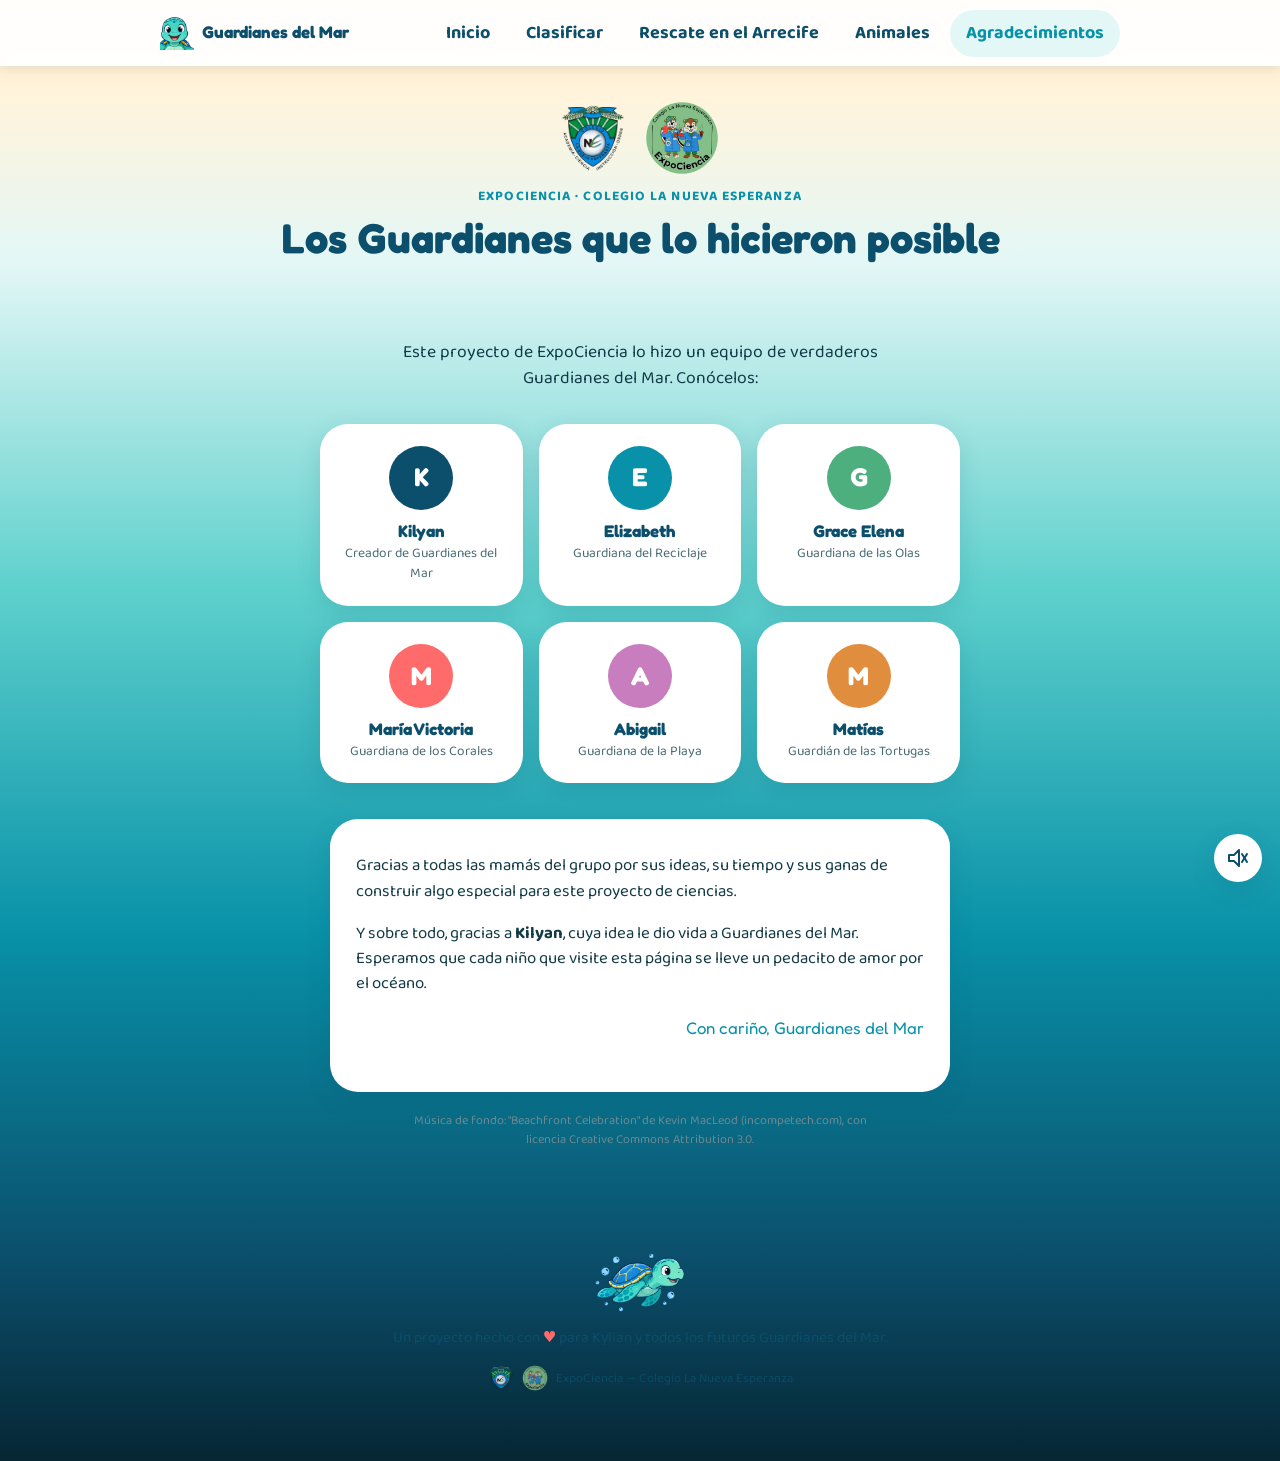
==== commit 30e74bc1: "Agregar los logos del colegio y de ExpoCiencia Se colocan en el encabezado de la página de equipo y " ====
--- a/agradecimientos.html
+++ b/agradecimientos.html
@@ -45,7 +45,10 @@
 <audio id="ambienteAudio" src="audio/ambiente-mar.mp3" loop preload="none"></audio>
 
 <header class="page-header">
-  <img src="imagenes/tortuga_saludo.png" alt="Marino saludando">
+  <div class="logos-evento">
+    <img src="imagenes/logo_colegio.png" alt="Colegio La Nueva Esperanza">
+    <img src="imagenes/expociencia.png" alt="ExpoCiencia">
+  </div>
   <span class="eyebrow">ExpoCiencia · Colegio La Nueva Esperanza</span>
   <h1 style="color:var(--ocean-deep);font-size:clamp(1.8rem,6vw,2.6rem);">Los Guardianes que lo hicieron posible</h1>
 </header>
@@ -100,7 +103,11 @@
 <footer>
   <img src="imagenes/tortuga_nadando.png" alt="Marino nadando" style="width:100px;margin:0 auto 12px;">
   <p>Un proyecto hecho con <span class="corazon">&#9829;</span> para Kylian y todos los futuros Guardianes del Mar.</p>
-  <p class="footer-evento">ExpoCiencia &mdash; Colegio La Nueva Esperanza</p>
+  <div class="footer-evento">
+    <img src="imagenes/logo_colegio.png" alt="">
+    <img src="imagenes/expociencia.png" alt="">
+    <span>ExpoCiencia &mdash; Colegio La Nueva Esperanza</span>
+  </div>
 </footer>
 
 <script src="js/common.js"></script>
--- a/css/style.css
+++ b/css/style.css
@@ -362,6 +362,19 @@
   width: 100px;
   margin: 0 auto 10px;
 }
+.logos-evento {
+  display: flex;
+  align-items: center;
+  justify-content: center;
+  gap: 18px;
+  margin-bottom: 10px;
+}
+.logos-evento img {
+  width: 76px;
+  margin: 0;
+  border-radius: 50%;
+}
+.logos-evento img:first-child { border-radius: 0; width: 66px; }
 
 /* ===== Hero (home) ===== */
 .hero {
@@ -1757,4 +1770,13 @@
   z-index: 2;
 }
 footer .corazon { color: var(--coral); }
-footer .footer-evento { font-size: 0.8rem; opacity: 0.75; margin-top: 4px; }
+footer .footer-evento {
+  display: flex;
+  align-items: center;
+  justify-content: center;
+  gap: 8px;
+  font-size: 0.8rem;
+  opacity: 0.85;
+  margin-top: 10px;
+}
+footer .footer-evento img { width: 26px; height: 26px; margin: 0; border-radius: 50%; }
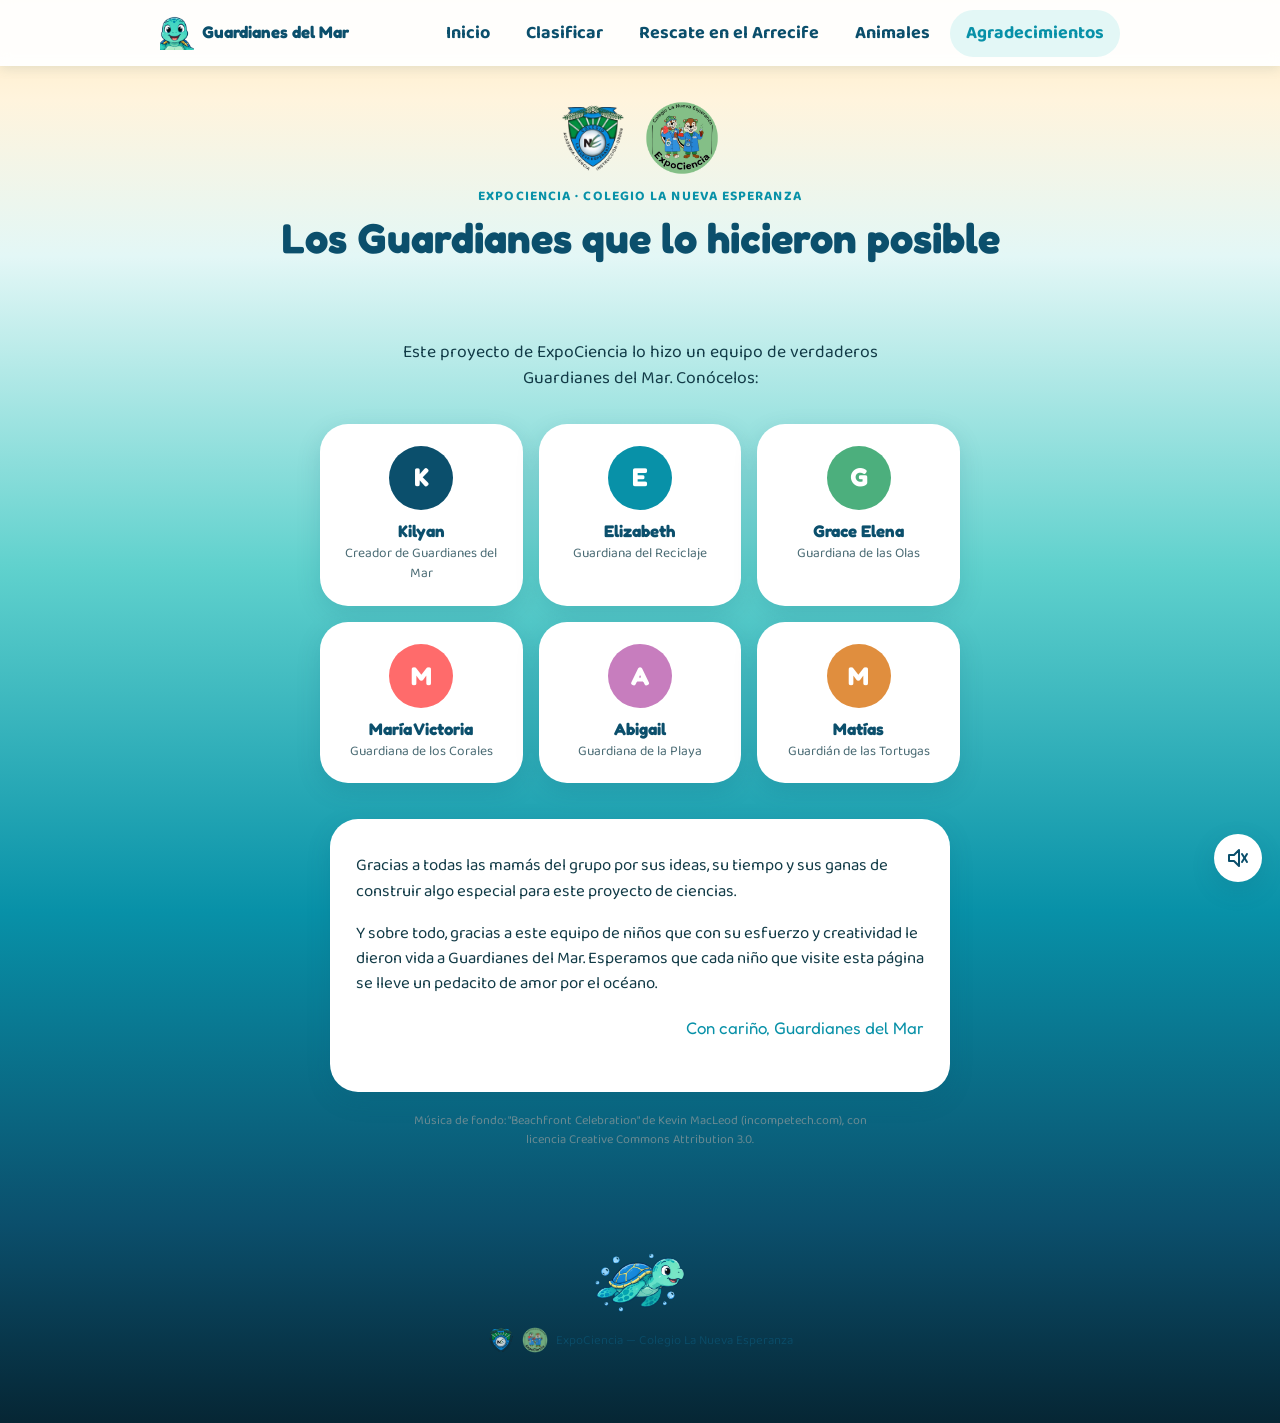
==== commit fcb95f6b: "Quitar la dedicatoria del footer y hacer más general la del equipo La dedicatoria dirigida a Kylian " ====
--- a/agradecimientos.html
+++ b/agradecimientos.html
@@ -92,7 +92,7 @@
 
     <div class="agradecimientos-texto">
       <p>Gracias a todas las mamás del grupo por sus ideas, su tiempo y sus ganas de construir algo especial para este proyecto de ciencias.</p>
-      <p>Y sobre todo, gracias a <strong>Kilyan</strong>, cuya idea le dio vida a Guardianes del Mar. Esperamos que cada niño que visite esta página se lleve un pedacito de amor por el océano.</p>
+      <p>Y sobre todo, gracias a este equipo de niños que con su esfuerzo y creatividad le dieron vida a Guardianes del Mar. Esperamos que cada niño que visite esta página se lleve un pedacito de amor por el océano.</p>
       <p class="firma">Con cariño, Guardianes del Mar</p>
     </div>
 
@@ -102,7 +102,6 @@
 
 <footer>
   <img src="imagenes/tortuga_nadando.png" alt="Marino nadando" style="width:100px;margin:0 auto 12px;">
-  <p>Un proyecto hecho con <span class="corazon">&#9829;</span> para Kylian y todos los futuros Guardianes del Mar.</p>
   <div class="footer-evento">
     <img src="imagenes/logo_colegio.png" alt="">
     <img src="imagenes/expociencia.png" alt="">
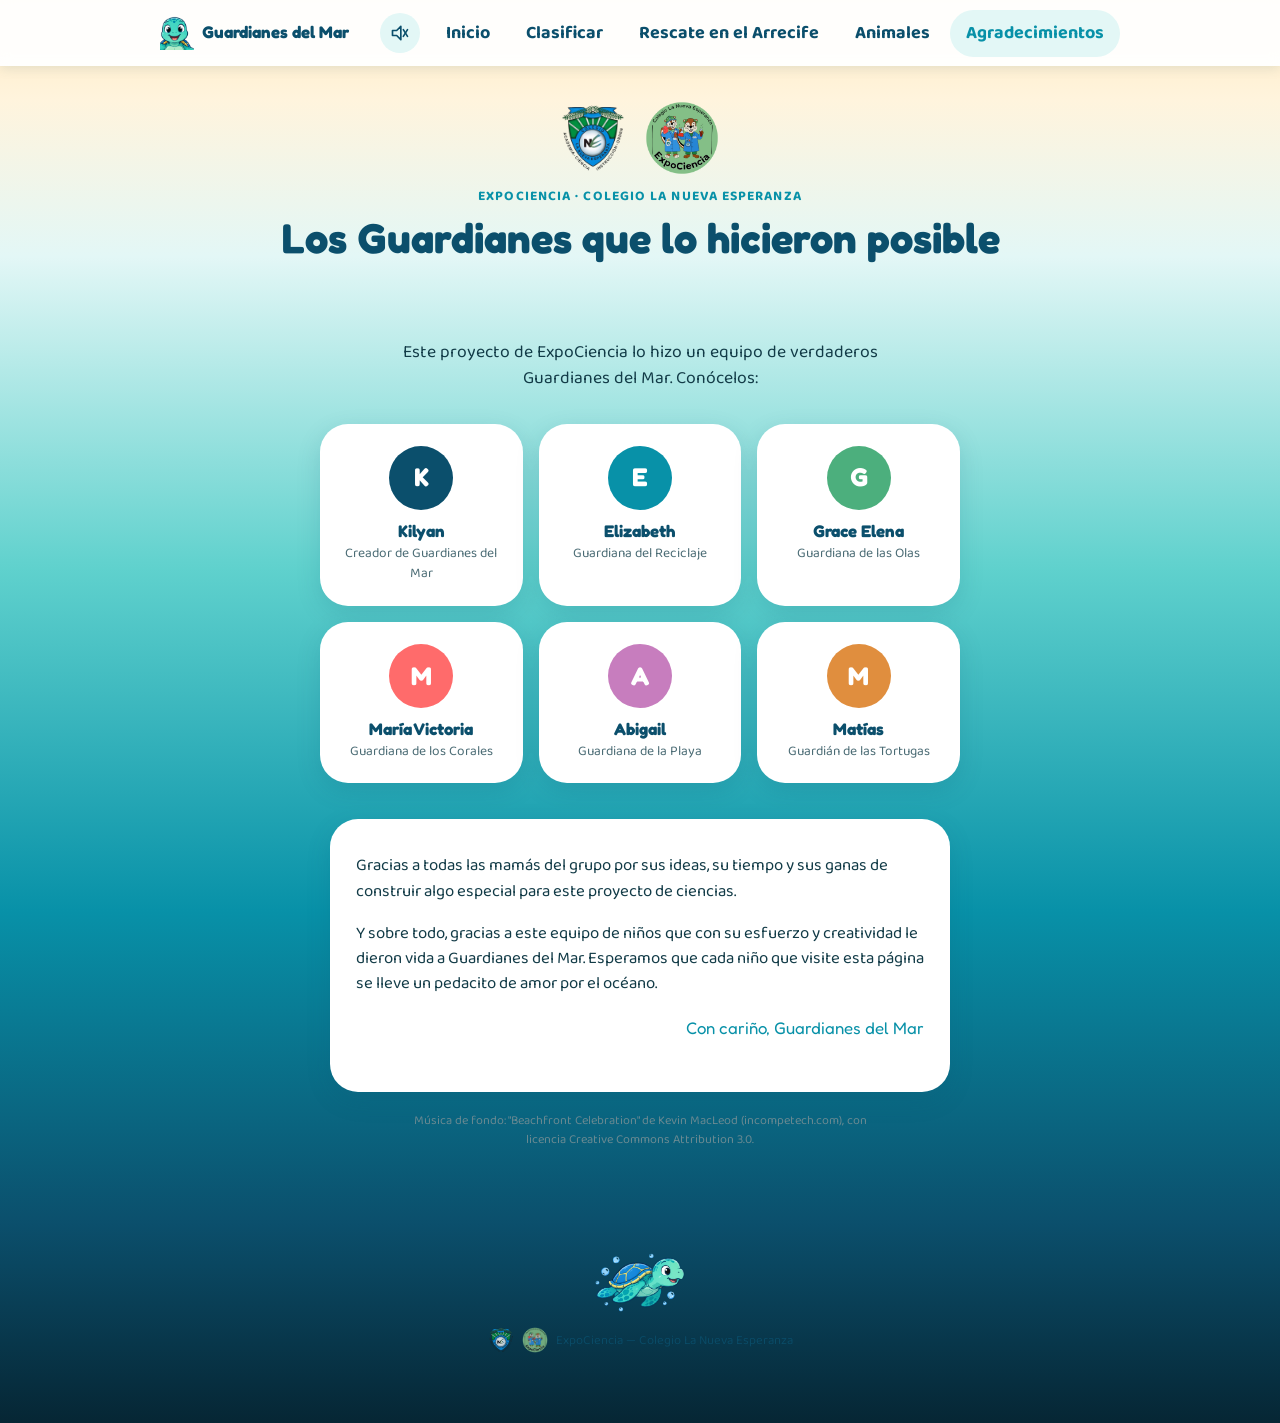
==== commit fd3170bd: "Rediseño UI/UX móvil: navbar integra el botón de sonido, animaciones de aparición al hacer scroll y " ====
--- a/agradecimientos.html
+++ b/agradecimientos.html
@@ -20,9 +20,20 @@
       <img src="imagenes/logo.png" alt="">
       Guardianes del Mar
     </a>
-    <button class="menu-toggle" id="menuToggle" aria-label="Abrir menú" aria-expanded="false">
-      <span></span><span></span><span></span>
-    </button>
+    <div class="topnav-acciones">
+      <button class="sound-toggle silenciado" id="soundToggle" aria-label="Activar sonido" aria-pressed="false">
+        <svg class="icono" viewBox="0 0 24 24" width="20" height="20" fill="none" stroke="currentColor" stroke-width="2" stroke-linecap="round" stroke-linejoin="round">
+          <polygon points="3 9 3 15 8 15 13 20 13 4 8 9 3 9"></polygon>
+          <path class="onda1" d="M16 8a5 5 0 0 1 0 8"></path>
+          <path class="onda2" d="M19 5a9 9 0 0 1 0 14"></path>
+          <line class="linea-muda" x1="16" y1="8" x2="21" y2="16"></line>
+          <line class="linea-muda" x1="21" y1="8" x2="16" y2="16"></line>
+        </svg>
+      </button>
+      <button class="menu-toggle" id="menuToggle" aria-label="Abrir menú" aria-expanded="false">
+        <span></span><span></span><span></span>
+      </button>
+    </div>
     <ul class="topnav-links" id="topnavLinks">
       <li><a href="index.html">Inicio</a></li>
       <li><a href="clasificar.html">Clasificar</a></li>
@@ -33,15 +44,6 @@
   </div>
 </nav>
 
-<button class="sound-toggle silenciado" id="soundToggle" aria-label="Activar sonido" aria-pressed="false">
-  <svg class="icono" viewBox="0 0 24 24" width="24" height="24" fill="none" stroke="currentColor" stroke-width="2" stroke-linecap="round" stroke-linejoin="round">
-    <polygon points="3 9 3 15 8 15 13 20 13 4 8 9 3 9"></polygon>
-    <path class="onda1" d="M16 8a5 5 0 0 1 0 8"></path>
-    <path class="onda2" d="M19 5a9 9 0 0 1 0 14"></path>
-    <line class="linea-muda" x1="16" y1="8" x2="21" y2="16"></line>
-    <line class="linea-muda" x1="21" y1="8" x2="16" y2="16"></line>
-  </svg>
-</button>
 <audio id="ambienteAudio" src="audio/ambiente-mar.mp3" loop preload="none"></audio>
 
 <header class="page-header">
--- a/css/style.css
+++ b/css/style.css
@@ -142,6 +142,24 @@
   font-size: 1.1rem;
 }
 
+/* ===== Animaciones de entrada al hacer scroll ===== */
+.reveal {
+  opacity: 0;
+  transform: translateY(28px);
+  transition: opacity 0.6s ease, transform 0.6s ease;
+}
+.reveal.visible {
+  opacity: 1;
+  transform: translateY(0);
+}
+@media (prefers-reduced-motion: reduce) {
+  .reveal {
+    opacity: 1;
+    transform: none;
+    transition: none;
+  }
+}
+
 /* ===== Iconos SVG (reemplazan emojis) ===== */
 .icono {
   display: inline-block;
@@ -181,23 +199,23 @@
 }
 .btn-block { width: 100%; }
 
-/* ===== Sonido flotante ===== */
+/* ===== Sonido (integrado en la barra de navegación) ===== */
 .sound-toggle {
-  position: fixed;
-  bottom: 18px;
-  right: 18px;
-  z-index: 110;
-  width: 48px;
-  height: 48px;
+  position: relative;
+  flex-shrink: 0;
+  width: 40px;
+  height: 40px;
   border-radius: 50%;
   border: none;
-  background: white;
-  box-shadow: var(--shadow-soft);
-  display: flex;
-  align-items: center;
-  justify-content: center;
-  color: var(--ocean-deep);
-}
+  background: var(--ocean-pale);
+  display: flex;
+  align-items: center;
+  justify-content: center;
+  color: var(--ocean-deep);
+  transition: transform 0.15s ease, background 0.15s ease;
+}
+.sound-toggle:active { transform: scale(0.9); }
+.sound-toggle:not(.silenciado) { background: var(--ocean-light); color: white; }
 .sound-toggle .linea-muda { display: none; }
 .sound-toggle.silenciado .onda1,
 .sound-toggle.silenciado .onda2 { display: none; }
@@ -219,18 +237,25 @@
   height: var(--nav-height);
   display: flex;
   align-items: center;
-  justify-content: space-between;
+  gap: 10px;
 }
 .marca {
   display: flex;
   align-items: center;
   gap: 8px;
+  margin-right: auto;
   font-family: var(--font-heading);
   font-weight: 700;
   color: var(--ocean-deep);
   font-size: 1.05rem;
 }
 .marca img { width: 34px; height: 34px; }
+
+.topnav-acciones {
+  display: flex;
+  align-items: center;
+  gap: 8px;
+}
 
 .menu-toggle {
   display: flex;
@@ -1038,7 +1063,9 @@
   text-align: center;
   position: relative;
   overflow: hidden;
-}
+  transition: transform 0.15s ease;
+}
+.guia-preview:active { transform: scale(0.98); }
 .guia-preview::before {
   content: '';
   position: absolute;
@@ -1072,15 +1099,21 @@
   gap: 18px;
   max-width: 560px;
   margin: 0 auto;
-  background: white;
+  background: linear-gradient(160deg, #ffffff 0%, var(--ocean-pale) 160%);
   border-radius: var(--radius-lg);
   box-shadow: var(--shadow-soft);
   padding: 18px 22px;
-}
+  transition: transform 0.15s ease;
+}
+.adopta-teaser:active { transform: scale(0.98); }
 .adopta-teaser img { width: 70px; flex-shrink: 0; }
 .adopta-teaser .texto { flex: 1; }
 .adopta-teaser h3 { margin: 0 0 4px; color: var(--ocean-deep); font-size: 1.1rem; }
 .adopta-teaser p { margin: 0; font-size: 0.9rem; color: #4a6b74; }
+.adopta-teaser-flecha {
+  flex-shrink: 0;
+  color: var(--ocean);
+}
 .adopta-teaser-progreso {
   display: inline-block;
   margin-top: 8px;
@@ -1182,6 +1215,8 @@
 .juego-card:active .baraja-mini .carta-1 { transform: rotate(-20deg) translate(-28px, 0); }
 .juego-card:hover .baraja-mini .carta-3,
 .juego-card:active .baraja-mini .carta-3 { transform: rotate(20deg) translate(28px, 0); }
+.carta-baraja img { width: 100%; height: 100%; object-fit: contain; }
+.vuela-registro .baraja-mini { margin-bottom: 14px; }
 
 /* Símbolo directo sobre el cuerpo de la caneca dentro del juego (sin insignia propia) */
 .caneca-icono { width: 46px; height: 46px; display: flex; align-items: center; justify-content: center; }
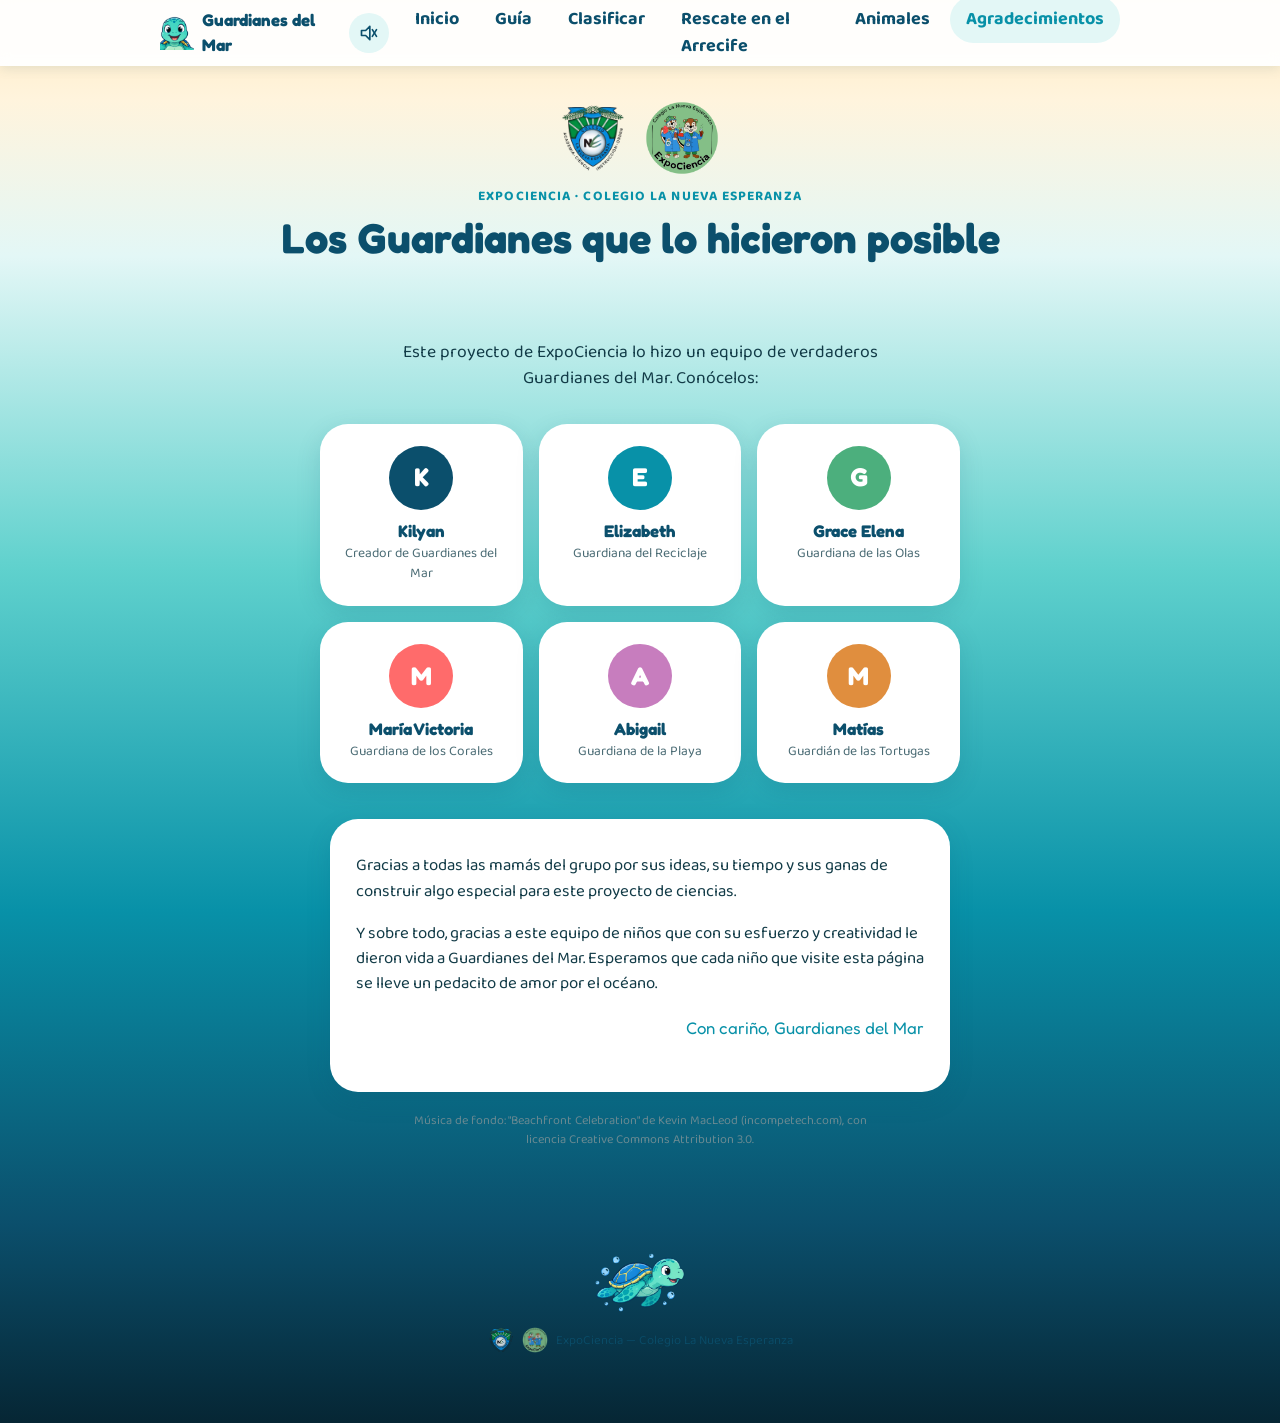
==== commit 38b09071: "Guia" ====
--- a/agradecimientos.html
+++ b/agradecimientos.html
@@ -36,6 +36,7 @@
     </div>
     <ul class="topnav-links" id="topnavLinks">
       <li><a href="index.html">Inicio</a></li>
+      <li><a href="guia.html">Guía</a></li>
       <li><a href="clasificar.html">Clasificar</a></li>
       <li><a href="vuela.html">Rescate en el Arrecife</a></li>
       <li><a href="animales.html">Animales</a></li>
--- a/css/style.css
+++ b/css/style.css
@@ -1815,3 +1815,166 @@
   margin-top: 10px;
 }
 footer .footer-evento img { width: 26px; height: 26px; margin: 0; border-radius: 50%; }
+
+/* ===== Guía del pequeño Guardián (guia.html) ===== */
+.guia-pasos {
+  max-width: 640px;
+  margin: 0 auto 6px;
+  text-align: center;
+}
+.consejo-grid {
+  display: grid;
+  grid-template-columns: 1fr;
+  gap: 16px;
+  max-width: 780px;
+  margin: 0 auto;
+}
+@media (min-width: 620px) {
+  .consejo-grid { grid-template-columns: repeat(2, 1fr); }
+}
+@media (min-width: 960px) {
+  .consejo-grid.consejo-grid-3 { grid-template-columns: repeat(3, 1fr); }
+}
+.consejo-card {
+  background: white;
+  border-radius: var(--radius-lg);
+  padding: 22px 20px;
+  text-align: center;
+  box-shadow: var(--shadow-soft);
+}
+.consejo-card img {
+  width: 58px;
+  height: 58px;
+  object-fit: contain;
+  margin: 0 auto 12px;
+}
+.consejo-card h3 {
+  color: var(--ocean-deep);
+  font-size: 1.05rem;
+  margin-bottom: 6px;
+}
+.consejo-card p {
+  margin: 0;
+  font-size: 0.92rem;
+  color: #4a6b74;
+}
+
+/* ---- Secreto de marinero (dato curioso del agua de lastre) ---- */
+.curiosidad-marino {
+  max-width: 780px;
+  margin: 0 auto;
+  background: white;
+  border-radius: var(--radius-lg);
+  box-shadow: var(--shadow-soft);
+  border-left: 6px solid var(--sun);
+  padding: 28px 24px;
+  display: flex;
+  flex-direction: column;
+  gap: 16px;
+  align-items: center;
+  text-align: center;
+}
+@media (min-width: 700px) {
+  .curiosidad-marino {
+    flex-direction: row;
+    text-align: left;
+    padding: 32px;
+  }
+}
+.curiosidad-marino img {
+  width: 120px;
+  flex-shrink: 0;
+}
+.curiosidad-marino h3 {
+  color: var(--ocean-deep);
+  font-size: 1.25rem;
+  margin-bottom: 8px;
+}
+.curiosidad-truco {
+  margin-top: 14px;
+  padding: 12px 16px;
+  background: var(--ocean-pale);
+  border-radius: var(--radius-md);
+  font-size: 0.92rem;
+  color: var(--ocean-deep);
+  font-weight: 700;
+}
+
+/* ---- Promesas del Guardián (tarjeta para imprimir) ---- */
+.promesas-card {
+  max-width: 560px;
+  margin: 0 auto;
+  background: white;
+  border-radius: var(--radius-lg);
+  box-shadow: var(--shadow-soft);
+  padding: 30px 26px;
+}
+.promesas-lista {
+  list-style: none;
+  margin: 0 0 20px;
+  padding: 0;
+}
+.promesas-lista li {
+  display: flex;
+  align-items: flex-start;
+  gap: 12px;
+  padding: 10px 0;
+  border-bottom: 1px dashed var(--ocean-pale);
+  font-size: 1rem;
+}
+.promesas-lista li:last-child { border-bottom: none; }
+.promesa-check {
+  flex-shrink: 0;
+  width: 26px;
+  height: 26px;
+  border-radius: 50%;
+  border: 2px solid var(--ocean-light);
+  display: flex;
+  align-items: center;
+  justify-content: center;
+  color: var(--ocean);
+  margin-top: 2px;
+}
+.promesas-firma {
+  display: flex;
+  flex-wrap: wrap;
+  gap: 20px;
+  justify-content: space-between;
+  border-top: 2px solid var(--ocean-pale);
+  padding-top: 18px;
+  margin-bottom: 20px;
+  font-size: 0.9rem;
+  color: #4a6b74;
+}
+.promesas-firma span {
+  display: block;
+  min-width: 180px;
+  border-bottom: 2px solid var(--ocean-light);
+  padding-bottom: 22px;
+}
+.promesas-acciones {
+  display: flex;
+  justify-content: center;
+}
+
+/* ---- CTA final: seguir jugando ---- */
+.guia-cta {
+  max-width: 560px;
+  margin: 0 auto;
+  text-align: center;
+}
+.guia-cta-botones {
+  display: flex;
+  flex-wrap: wrap;
+  gap: 12px;
+  justify-content: center;
+  margin-top: 8px;
+}
+
+@media print {
+  .topnav, .burbujas, .peces-fondo, .divisor-ola, footer,
+  .btn-icono-escuchar, .guia-cta, audio { display: none !important; }
+  body { background: white; padding-top: 0; }
+  section { padding: 14px 0; }
+  .curiosidad-marino, .consejo-card, .promesas-card { box-shadow: none; border: 1.5px solid var(--ocean-pale); }
+}
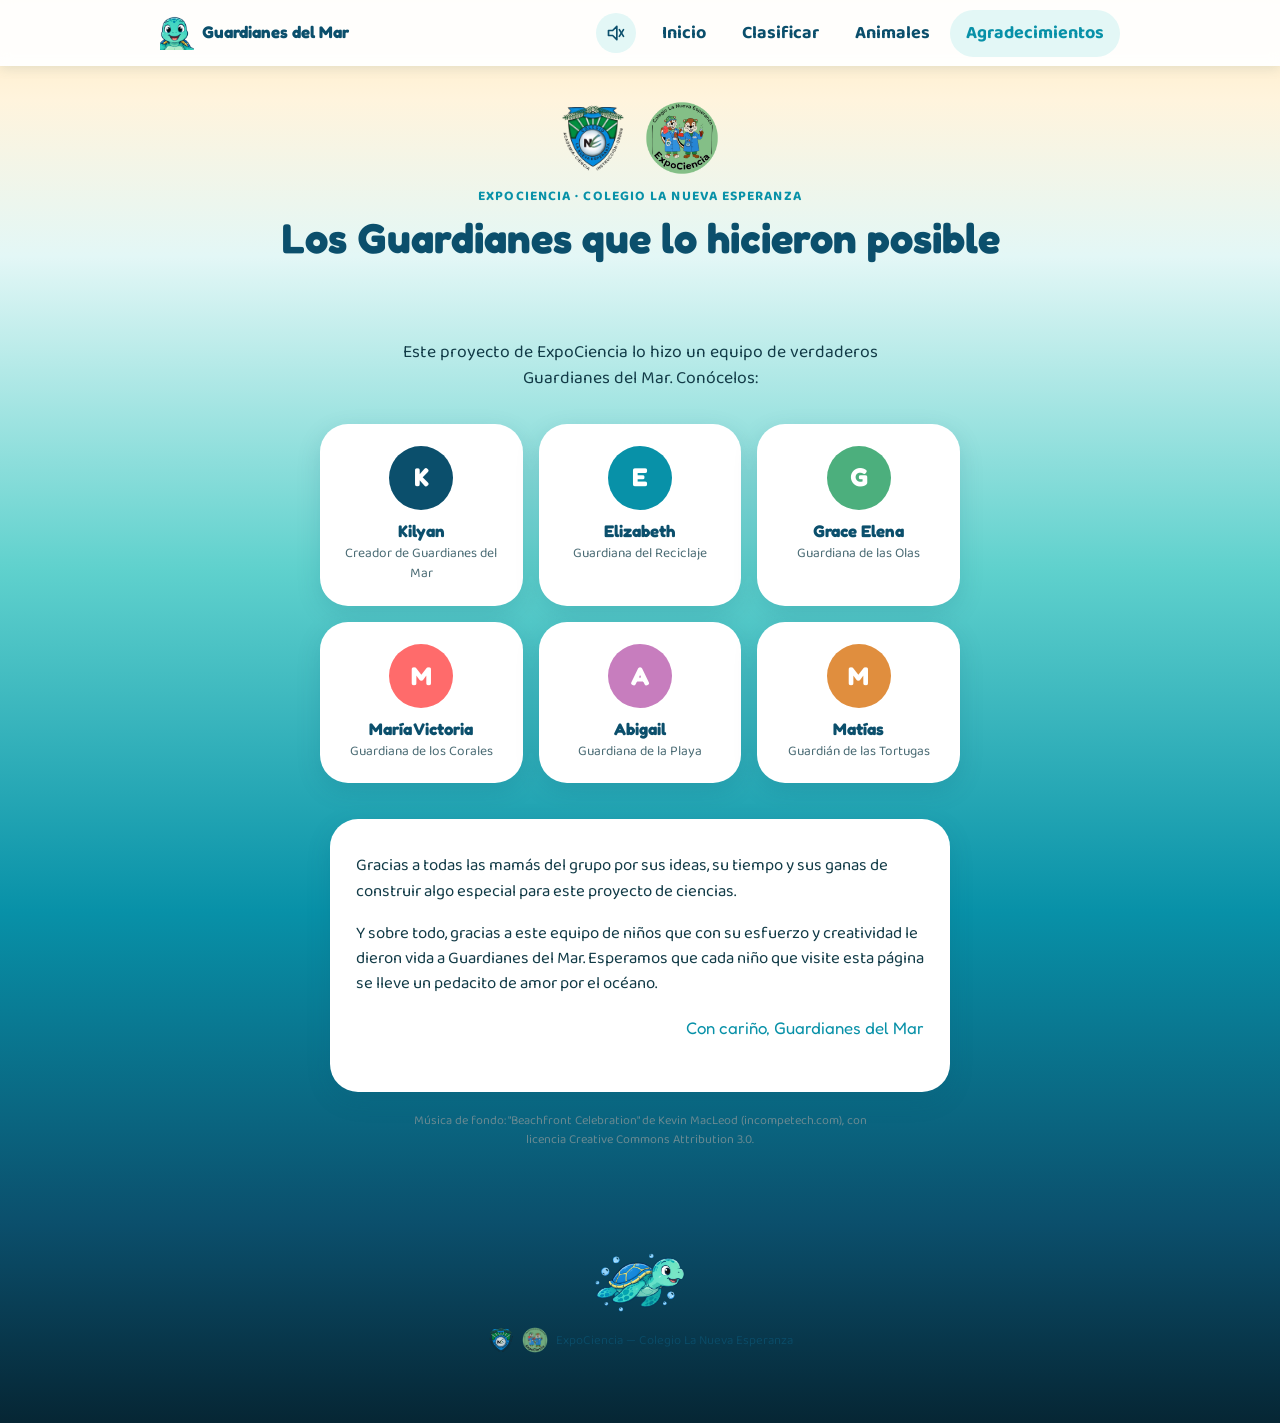
==== commit 67f10fc3: "Inicio del Cuento" ====
--- a/agradecimientos.html
+++ b/agradecimientos.html
@@ -36,9 +36,9 @@
     </div>
     <ul class="topnav-links" id="topnavLinks">
       <li><a href="index.html">Inicio</a></li>
-      <li><a href="guia.html">Guía</a></li>
+      <li class="solo-movil"><a href="guia.html">Guía</a></li>
       <li><a href="clasificar.html">Clasificar</a></li>
-      <li><a href="vuela.html">Rescate en el Arrecife</a></li>
+      <li class="solo-movil"><a href="vuela.html">Rescate en el Arrecife</a></li>
       <li><a href="animales.html">Animales</a></li>
       <li><a href="agradecimientos.html" class="activa">Agradecimientos</a></li>
     </ul>
--- a/css/style.css
+++ b/css/style.css
@@ -328,6 +328,7 @@
   .topnav-links li a.activa {
     background: var(--ocean-pale);
   }
+  .topnav-links li.solo-movil { display: none; }
 }
 
 /* ===== Burbujas flotantes ===== */
@@ -449,6 +450,18 @@
   margin: 0 auto 1.8rem;
 }
 .hero .btn-primary { margin-top: 4px; }
+.hero-creditos {
+  display: flex;
+  align-items: center;
+  justify-content: center;
+  gap: 8px;
+  margin-top: 24px;
+  font-size: 0.76rem;
+  color: var(--ocean-deep);
+  opacity: 0.7;
+}
+.hero-creditos img { width: 22px; height: 22px; margin: 0; border-radius: 50%; flex-shrink: 0; }
+.hero-creditos img:first-child { border-radius: 4px; }
 
 @media (min-width: 900px) {
   .hero-grid {
@@ -463,6 +476,7 @@
   .hero .titulo-con-audio { justify-content: flex-start; }
   .hero .subtitulo { margin: 0 0 1.8rem; }
   .hero .mascota { width: 300px; margin: 0; }
+  .hero-creditos { justify-content: flex-start; }
 }
 
 
@@ -1052,45 +1066,71 @@
   box-shadow: 0 8px 20px rgba(0,0,0,0.3);
 }
 
-/* ===== Preview de guía ===== */
-.guia-preview {
-  max-width: 460px;
+/* ===== El problema + guía destacada (home) ===== */
+.problema-grid {
+  display: flex;
+  flex-direction: column;
+  gap: 34px;
+}
+.problema-texto { text-align: center; }
+@media (min-width: 900px) {
+  .problema-grid { flex-direction: row; align-items: center; gap: 50px; }
+  .problema-texto { flex: 1; text-align: left; }
+  .problema-texto .eyebrow { text-align: left; }
+  .problema-texto .titulo-con-audio { justify-content: flex-start; }
+  .problema-texto .lead { text-align: left; margin: 0; max-width: none; }
+}
+
+.guia-destacada {
+  position: relative;
+  display: block;
+  flex-shrink: 0;
+  width: 100%;
+  max-width: 340px;
   margin: 0 auto;
-  background: white;
+  background: linear-gradient(165deg, white 0%, var(--ocean-pale) 145%);
   border-radius: var(--radius-lg);
-  box-shadow: var(--shadow-soft);
-  padding: 26px 24px;
-  text-align: center;
-  position: relative;
-  overflow: hidden;
+  padding: 32px 26px 26px;
+  text-align: center;
+  box-shadow: var(--shadow-soft);
   transition: transform 0.15s ease;
 }
-.guia-preview:active { transform: scale(0.98); }
-.guia-preview::before {
-  content: '';
-  position: absolute;
-  top: 0; right: 0;
-  width: 0; height: 0;
-  border-style: solid;
-  border-width: 0 34px 34px 0;
-  border-color: transparent var(--sun) transparent transparent;
-}
-.guia-preview img { width: 76px; margin: 0 auto 12px; }
-.guia-lineas {
-  margin: 16px auto;
-  max-width: 260px;
-  text-align: left;
-}
-.guia-lineas span {
-  display: block;
-  height: 10px;
-  border-radius: 6px;
-  background: var(--ocean-pale);
+.guia-destacada:active { transform: scale(0.98); }
+.guia-destacada-cinta {
+  position: absolute;
+  top: -14px;
+  left: 50%;
+  transform: translateX(-50%);
+  background: var(--sun);
+  color: var(--ocean-deep);
+  font-family: var(--font-heading);
+  font-weight: 700;
+  font-size: 0.7rem;
+  letter-spacing: 0.05em;
+  text-transform: uppercase;
+  padding: 6px 18px;
+  border-radius: 999px;
+  box-shadow: 0 4px 10px rgba(11, 79, 108, 0.2);
+  white-space: nowrap;
+}
+.guia-destacada-icono {
+  display: flex;
+  align-items: center;
+  justify-content: center;
+  margin: 10px auto 12px;
+}
+.guia-destacada-icono img { width: 84px; }
+.guia-destacada h3 {
+  color: var(--ocean-deep);
+  font-size: 1.2rem;
   margin-bottom: 8px;
 }
-.guia-lineas span:nth-child(1) { width: 100%; }
-.guia-lineas span:nth-child(2) { width: 90%; }
-.guia-lineas span:nth-child(3) { width: 70%; }
+.guia-destacada p {
+  font-size: 0.9rem;
+  color: #4a6b74;
+  margin-bottom: 20px;
+}
+.guia-destacada .btn { width: 100%; pointer-events: none; }
 
 /* ===== Adopta (teaser en home) ===== */
 .adopta-teaser {
@@ -1822,32 +1862,61 @@
   margin: 0 auto 6px;
   text-align: center;
 }
-.consejo-grid {
-  display: grid;
-  grid-template-columns: 1fr;
+/* ---- Carrusel de consejos: tarjetas que se deslizan ---- */
+.carrusel-envoltura {
+  display: flex;
+  align-items: center;
+  gap: 6px;
+  max-width: 920px;
+  margin: 0 auto;
+}
+.consejo-carrusel {
+  display: flex;
   gap: 16px;
-  max-width: 780px;
-  margin: 0 auto;
-}
-@media (min-width: 620px) {
-  .consejo-grid { grid-template-columns: repeat(2, 1fr); }
-}
-@media (min-width: 960px) {
-  .consejo-grid.consejo-grid-3 { grid-template-columns: repeat(3, 1fr); }
-}
+  flex: 1;
+  min-width: 0;
+  overflow-x: auto;
+  scroll-snap-type: x mandatory;
+  scroll-padding: 0 8px;
+  padding: 10px 8px 26px;
+  -webkit-overflow-scrolling: touch;
+  scrollbar-width: none;
+}
+.consejo-carrusel::-webkit-scrollbar { display: none; }
+
 .consejo-card {
+  scroll-snap-align: center;
+  flex: 0 0 auto;
+  width: 74vw;
+  max-width: 250px;
   background: white;
   border-radius: var(--radius-lg);
-  padding: 22px 20px;
-  text-align: center;
-  box-shadow: var(--shadow-soft);
-}
-.consejo-card img {
-  width: 58px;
-  height: 58px;
-  object-fit: contain;
-  margin: 0 auto 12px;
-}
+  padding: 26px 20px;
+  text-align: center;
+  box-shadow: var(--shadow-soft);
+}
+@media (min-width: 700px) {
+  .consejo-card { width: 260px; }
+}
+.consejo-icono {
+  width: 62px;
+  height: 62px;
+  border-radius: 50%;
+  display: flex;
+  align-items: center;
+  justify-content: center;
+  margin: 0 auto 14px;
+  color: white;
+  flex-shrink: 0;
+}
+.consejo-icono svg { width: 30px; height: 30px; }
+.consejo-color-1 { background: var(--ocean-deep); }
+.consejo-color-2 { background: var(--ocean); }
+.consejo-color-3 { background: var(--leaf); }
+.consejo-color-4 { background: var(--coral); }
+.consejo-color-5 { background: #C77DBE; }
+.consejo-color-6 { background: #E08E3E; }
+
 .consejo-card h3 {
   color: var(--ocean-deep);
   font-size: 1.05rem;
@@ -1857,6 +1926,49 @@
   margin: 0;
   font-size: 0.92rem;
   color: #4a6b74;
+}
+
+.carrusel-flecha {
+  flex-shrink: 0;
+  width: 42px;
+  height: 42px;
+  border-radius: 50%;
+  border: none;
+  background: white;
+  box-shadow: var(--shadow-soft);
+  color: var(--ocean-deep);
+  display: flex;
+  align-items: center;
+  justify-content: center;
+  transition: transform 0.15s ease, background 0.15s ease;
+}
+.carrusel-flecha:active { transform: scale(0.88); }
+.carrusel-flecha:disabled { opacity: 0.35; pointer-events: none; }
+.carrusel-flecha svg { width: 18px; height: 18px; }
+
+.carrusel-puntos {
+  display: flex;
+  justify-content: center;
+  gap: 8px;
+  margin: -14px 0 6px;
+}
+.carrusel-puntos .punto {
+  width: 8px;
+  height: 8px;
+  border-radius: 50%;
+  background: var(--ocean-pale);
+  transition: background 0.2s ease, transform 0.2s ease;
+}
+.carrusel-puntos .punto.activo {
+  background: var(--ocean);
+  transform: scale(1.35);
+}
+
+.carrusel-ayuda {
+  text-align: center;
+  font-size: 0.85rem;
+  color: #6a8a92;
+  margin: 0 0 22px;
 }
 
 /* ---- Secreto de marinero (dato curioso del agua de lastre) ---- */
@@ -1978,3 +2090,274 @@
   section { padding: 14px 0; }
   .curiosidad-marino, .consejo-card, .promesas-card { box-shadow: none; border: 1.5px solid var(--ocean-pale); }
 }
+
+/* ===== Cuento interactivo (cuento.html) ===== */
+.cuento-libro {
+  max-width: 860px;
+  margin: 0 auto;
+}
+.cuento-escena { display: none; }
+.cuento-escena.activa {
+  display: block;
+  animation: cuento-aparecer 0.45s ease;
+}
+@keyframes cuento-aparecer {
+  from { opacity: 0; transform: translateY(16px); }
+  to { opacity: 1; transform: translateY(0); }
+}
+
+.cuento-marco {
+  position: relative;
+  overflow: hidden;
+  border-radius: var(--radius-lg);
+  box-shadow: var(--shadow-soft);
+  padding: 40px 22px 26px;
+  margin-bottom: 20px;
+}
+.fondo-1 { background: linear-gradient(160deg, #FFF8E7 0%, var(--ocean-pale) 100%); }
+.fondo-2 { background: linear-gradient(160deg, #F2EEE2 0%, #E4E9DC 100%); }
+.fondo-3 { background: linear-gradient(160deg, var(--ocean-pale) 0%, #ffffff 100%); }
+.fondo-4 { background: linear-gradient(160deg, var(--ocean-pale) 0%, #d7f0ee 100%); }
+.fondo-5 { background: linear-gradient(160deg, #eef2df 0%, var(--ocean-pale) 100%); }
+.fondo-6 { background: linear-gradient(160deg, #FFF4DD 0%, var(--ocean-pale) 100%); }
+.fondo-7 { background: linear-gradient(160deg, var(--ocean-pale) 0%, #FFF8E7 100%); }
+
+.cuento-numero {
+  position: absolute;
+  top: 14px;
+  left: 14px;
+  width: 32px;
+  height: 32px;
+  border-radius: 50%;
+  background: white;
+  color: var(--ocean-deep);
+  font-family: var(--font-heading);
+  font-weight: 700;
+  display: flex;
+  align-items: center;
+  justify-content: center;
+  box-shadow: var(--shadow-soft);
+}
+.cuento-marco h3 {
+  text-align: center;
+  color: var(--ocean-deep);
+  font-size: 1.25rem;
+  margin: 0 0 20px;
+}
+
+.cuento-personajes {
+  display: flex;
+  flex-wrap: wrap;
+  align-items: flex-end;
+  justify-content: center;
+  gap: 20px;
+  min-height: 130px;
+  margin-bottom: 8px;
+}
+.cuento-personaje { position: relative; text-align: center; }
+.cuento-personaje img {
+  width: 84px;
+  display: block;
+  margin: 0 auto;
+  filter: drop-shadow(0 6px 10px rgba(11, 79, 108, 0.18));
+}
+.cuento-personaje-nombre {
+  display: block;
+  font-size: 0.72rem;
+  font-weight: 700;
+  color: var(--ocean-deep);
+  margin-top: 4px;
+}
+
+.burbuja-dialogo {
+  position: relative;
+  display: inline-block;
+  background: white;
+  color: var(--ink);
+  font-size: 0.8rem;
+  font-weight: 600;
+  padding: 8px 12px;
+  border-radius: 14px;
+  box-shadow: var(--shadow-soft);
+  margin-bottom: 10px;
+  max-width: 150px;
+}
+.burbuja-dialogo::after {
+  content: '';
+  position: absolute;
+  left: 50%;
+  bottom: -7px;
+  transform: translateX(-50%);
+  border-width: 8px 7px 0;
+  border-style: solid;
+  border-color: white transparent transparent;
+}
+
+.icono-criatura {
+  width: 52px;
+  height: 52px;
+  border-radius: 50%;
+  display: flex;
+  align-items: center;
+  justify-content: center;
+  color: white;
+  margin: 0 auto;
+  box-shadow: var(--shadow-soft);
+  flex-shrink: 0;
+}
+.icono-criatura svg { width: 26px; height: 26px; }
+
+.cuento-narrador {
+  max-width: 600px;
+  margin: 0 auto;
+  text-align: center;
+  font-size: 1.02rem;
+  font-style: italic;
+  color: var(--ink);
+}
+
+/* ---- Escena 2: basura interactiva ---- */
+.cuento-basura-fila {
+  display: flex;
+  justify-content: center;
+  gap: 18px;
+  margin: 6px 0 18px;
+  flex-wrap: wrap;
+}
+.cuento-basura {
+  border: none;
+  background: white;
+  border-radius: 16px;
+  padding: 12px 10px 10px;
+  width: 92px;
+  box-shadow: var(--shadow-soft);
+  display: flex;
+  flex-direction: column;
+  align-items: center;
+  gap: 6px;
+  transition: transform 0.15s ease;
+}
+.cuento-basura:active { transform: scale(0.94); }
+.cuento-basura img { width: 36px; height: 36px; object-fit: contain; }
+.cuento-basura .icono-criatura { width: 36px; height: 36px; }
+.cuento-basura .icono-criatura svg { width: 18px; height: 18px; }
+.cuento-basura .etiqueta { font-size: 0.72rem; font-weight: 700; color: var(--ocean-deep); }
+.cuento-basura-info {
+  display: none;
+  max-width: 540px;
+  margin: 0 auto 12px;
+  background: white;
+  border-radius: var(--radius-md);
+  padding: 14px 18px;
+  text-align: center;
+  font-size: 0.9rem;
+  color: #4a6b74;
+  border-left: 5px solid var(--coral);
+  box-shadow: var(--shadow-soft);
+}
+.cuento-basura-info.activa { display: block; animation: cuento-aparecer 0.3s ease; }
+
+/* ---- Escena 3: los seis Guardianes ---- */
+.guardianes-mini-grid {
+  display: grid;
+  grid-template-columns: repeat(3, 1fr);
+  gap: 12px;
+  max-width: 480px;
+  margin: 0 auto 4px;
+}
+@media (min-width: 600px) {
+  .guardianes-mini-grid { grid-template-columns: repeat(6, 1fr); }
+}
+.guardian-mini {
+  border: none;
+  background: white;
+  border-radius: 16px;
+  padding: 12px 6px;
+  box-shadow: var(--shadow-soft);
+  text-align: center;
+  display: flex;
+  flex-direction: column;
+  align-items: center;
+  gap: 6px;
+}
+.guardian-mini .equipo-avatar { width: 44px; height: 44px; font-size: 1.05rem; margin: 0; }
+.guardian-mini .nombre { font-size: 0.7rem; font-weight: 700; color: var(--ocean-deep); }
+.guardian-mini-frase {
+  display: none;
+  max-width: 540px;
+  margin: 16px auto 0;
+  background: white;
+  border-radius: var(--radius-md);
+  padding: 14px 18px;
+  text-align: center;
+  font-size: 0.92rem;
+  color: var(--ink);
+  font-weight: 600;
+  border-left: 5px solid var(--ocean);
+  box-shadow: var(--shadow-soft);
+}
+.guardian-mini-frase.activa { display: block; animation: cuento-aparecer 0.3s ease; }
+
+/* ---- Escena 4: enlace hacia la guía ---- */
+.cuento-enlace-guia {
+  display: inline-flex;
+  align-items: center;
+  gap: 6px;
+  margin: 16px auto 0;
+  padding: 10px 18px;
+  background: white;
+  border-radius: 999px;
+  box-shadow: var(--shadow-soft);
+  color: var(--ocean-deep);
+  font-weight: 700;
+  font-size: 0.86rem;
+}
+
+/* ---- Escena 5: el río (antes / después) ---- */
+.rio-escenario {
+  position: relative;
+  height: 120px;
+  max-width: 480px;
+  margin: 0 auto 16px;
+  border-radius: var(--radius-md);
+  overflow: hidden;
+}
+.rio-capa {
+  position: absolute;
+  inset: 0;
+  display: flex;
+  align-items: center;
+  justify-content: center;
+  transition: opacity 0.8s ease;
+}
+.rio-capa img { width: 60px; }
+.rio-capa-sucio { background: linear-gradient(160deg, #c9d18a, #8a9c5c); }
+.rio-capa-limpio { background: linear-gradient(160deg, var(--ocean-light), var(--ocean)); opacity: 0; }
+.rio-escenario.limpio .rio-capa-sucio { opacity: 0; }
+.rio-escenario.limpio .rio-capa-limpio { opacity: 1; }
+.rio-toggle-btn { display: flex; margin: 0 auto; }
+
+/* ---- Paginador del cuento ---- */
+.cuento-pager {
+  display: flex;
+  align-items: center;
+  justify-content: center;
+  gap: 16px;
+  margin-top: 4px;
+}
+.cuento-contador {
+  font-family: var(--font-heading);
+  font-weight: 700;
+  color: var(--ocean-deep);
+  font-size: 0.95rem;
+  min-width: 116px;
+  text-align: center;
+}
+.cuento-final-cta {
+  text-align: center;
+  margin-top: 24px;
+  display: flex;
+  flex-wrap: wrap;
+  gap: 12px;
+  justify-content: center;
+}
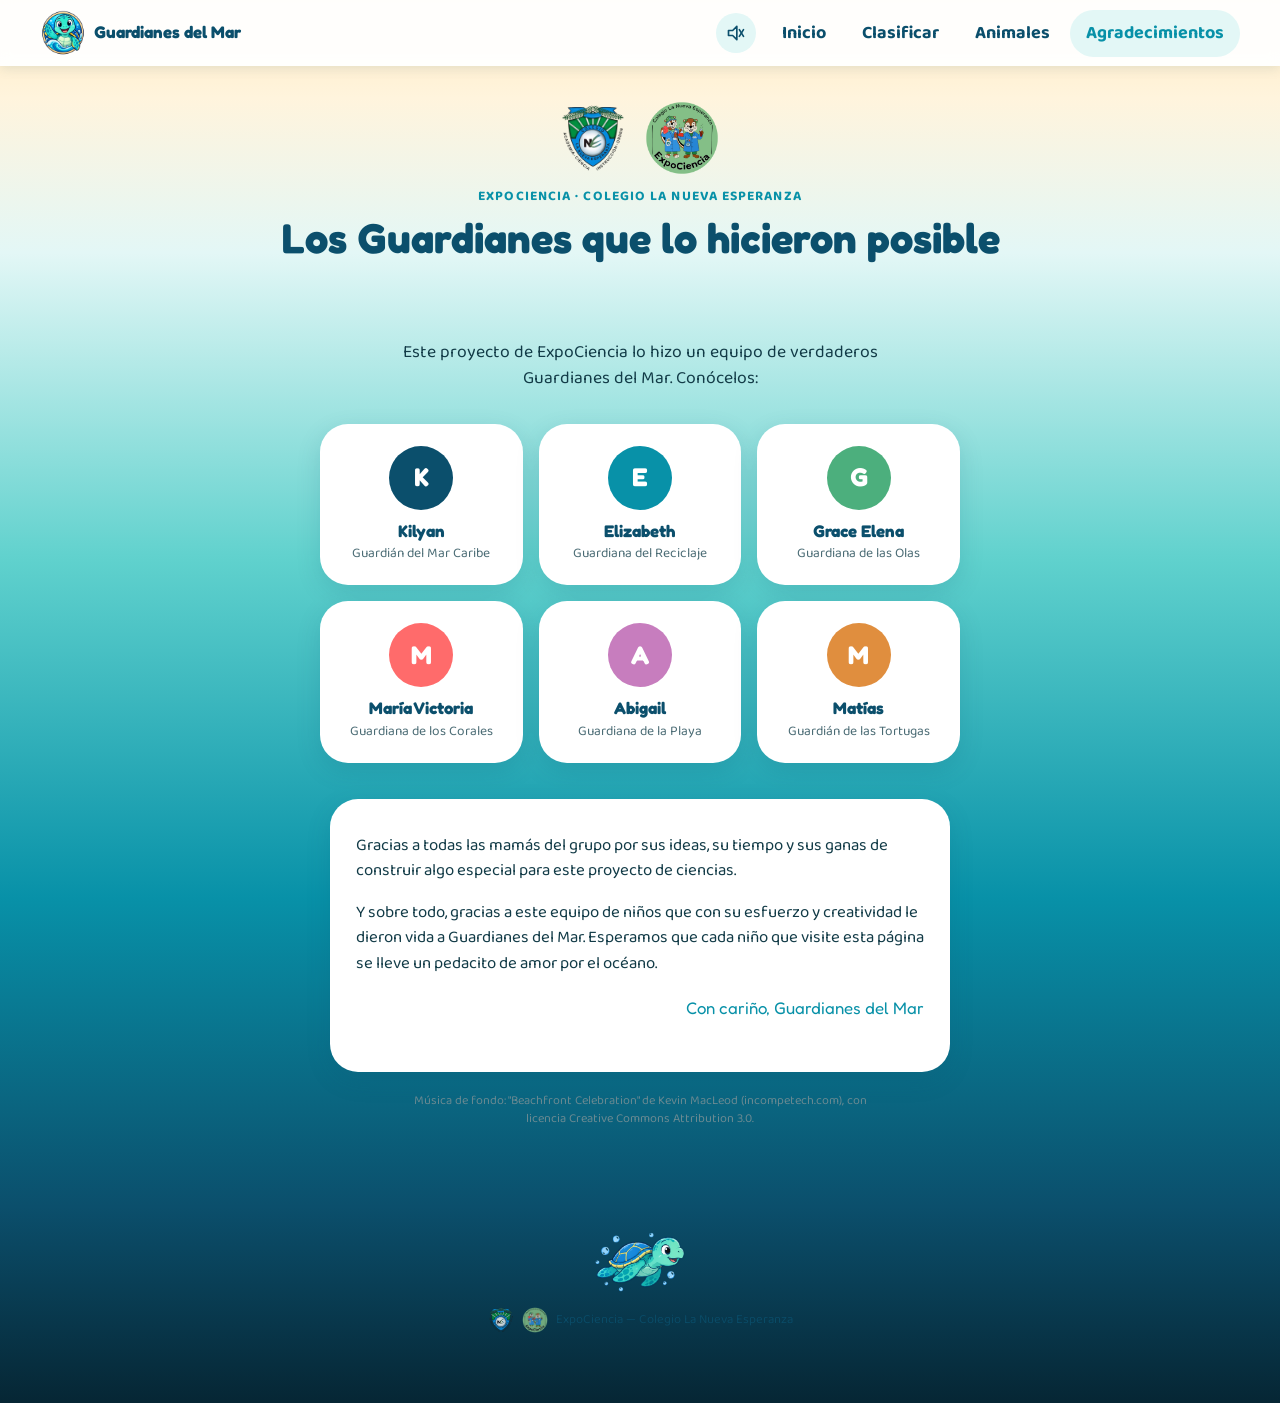
==== commit 254fdad8: "Despliegue final 1" ====
--- a/agradecimientos.html
+++ b/agradecimientos.html
@@ -64,7 +64,7 @@
       <div class="equipo-card equipo-color-1">
         <span class="equipo-avatar">K</span>
         <h3>Kilyan</h3>
-        <p>Creador de Guardianes del Mar</p>
+        <p>Guardián del Mar Caribe</p>
       </div>
       <div class="equipo-card equipo-color-2">
         <span class="equipo-avatar">E</span>
--- a/css/style.css
+++ b/css/style.css
@@ -30,6 +30,11 @@
 
 html {
   scroll-behavior: smooth;
+}
+
+/* Evita que la barra de navegación fija tape el destino de cualquier enlace ancla (#id) */
+[id] {
+  scroll-margin-top: calc(var(--nav-height) + 14px);
 }
 
 body {
@@ -239,6 +244,9 @@
   align-items: center;
   gap: 10px;
 }
+@media (min-width: 860px) {
+  .topnav-inner { max-width: 1240px; }
+}
 .marca {
   display: flex;
   align-items: center;
@@ -248,8 +256,9 @@
   font-weight: 700;
   color: var(--ocean-deep);
   font-size: 1.05rem;
-}
-.marca img { width: 34px; height: 34px; }
+  white-space: nowrap;
+}
+.marca img { width: 46px; height: 46px; }
 
 .topnav-acciones {
   display: flex;
@@ -324,6 +333,7 @@
     border-top: none;
     padding: 10px 16px;
     border-radius: 999px;
+    white-space: nowrap;
   }
   .topnav-links li a.activa {
     background: var(--ocean-pale);
@@ -534,7 +544,9 @@
 }
 .juego-card {
   position: relative;
-  display: block;
+  display: flex;
+  flex-direction: column;
+  align-items: center;
   border-radius: 32px;
   padding: 40px 24px 28px;
   text-align: center;
@@ -570,7 +582,9 @@
   border-radius: 999px;
 }
 .juego-card img {
-  width: 108px;
+  width: auto;
+  height: 78px;
+  object-fit: contain;
   margin: 6px auto 14px;
   filter: drop-shadow(0 8px 12px rgba(0,0,0,0.25));
   position: relative;
@@ -586,7 +600,7 @@
   font-weight: 800;
   padding: 12px 22px;
   border-radius: 999px;
-  margin-top: 18px;
+  margin-top: auto;
   box-shadow: 0 6px 14px rgba(0,0,0,0.15);
   position: relative;
 }
@@ -1029,7 +1043,8 @@
   box-shadow: var(--shadow-soft);
   border: 4px solid white;
 }
-.video-marco-nuevo iframe {
+.video-marco-nuevo iframe,
+.video-marco-nuevo video {
   width: 100%;
   height: 100%;
   border: 0;
@@ -1625,9 +1640,9 @@
 
 .memoria-grid {
   display: grid;
-  grid-template-columns: repeat(4, 1fr);
-  gap: 10px;
-  max-width: 420px;
+  grid-template-columns: repeat(5, 1fr);
+  gap: 8px;
+  max-width: 480px;
   margin: 0 auto 20px;
 }
 .memoria-carta {
@@ -1862,42 +1877,136 @@
   margin: 0 auto 6px;
   text-align: center;
 }
-/* ---- Carrusel de consejos: tarjetas que se deslizan ---- */
-.carrusel-envoltura {
-  display: flex;
-  align-items: center;
-  gap: 6px;
+/* ---- Mini-menú de navegación rápida ---- */
+.guia-mapa {
+  display: flex;
+  gap: 10px;
+  overflow-x: auto;
+  padding: 4px 20px 10px;
+  margin: 0 auto 4px;
   max-width: 920px;
-  margin: 0 auto;
-}
-.consejo-carrusel {
-  display: flex;
-  gap: 16px;
-  flex: 1;
-  min-width: 0;
-  overflow-x: auto;
-  scroll-snap-type: x mandatory;
-  scroll-padding: 0 8px;
-  padding: 10px 8px 26px;
   -webkit-overflow-scrolling: touch;
   scrollbar-width: none;
 }
-.consejo-carrusel::-webkit-scrollbar { display: none; }
-
-.consejo-card {
-  scroll-snap-align: center;
-  flex: 0 0 auto;
-  width: 74vw;
-  max-width: 250px;
-  background: white;
-  border-radius: var(--radius-lg);
-  padding: 26px 20px;
-  text-align: center;
-  box-shadow: var(--shadow-soft);
-}
-@media (min-width: 700px) {
-  .consejo-card { width: 260px; }
-}
+.guia-mapa::-webkit-scrollbar { display: none; }
+.mapa-pildora {
+  flex-shrink: 0;
+  display: inline-flex;
+  align-items: center;
+  gap: 6px;
+  padding: 9px 16px;
+  border-radius: 999px;
+  background: white;
+  box-shadow: var(--shadow-soft);
+  color: var(--ocean-deep);
+  font-weight: 700;
+  font-size: 0.85rem;
+  transition: background 0.15s ease, color 0.15s ease, transform 0.15s ease;
+}
+.mapa-pildora:active { transform: scale(0.95); }
+.mapa-pildora.activa { background: var(--ocean-deep); color: white; }
+
+/* ---- Lista de hábitos marcables (con progreso guardado) ---- */
+.habitos-lista {
+  display: flex;
+  flex-direction: column;
+  gap: 12px;
+  max-width: 640px;
+  margin: 0 auto;
+}
+.habito-item {
+  display: flex;
+  align-items: center;
+  gap: 14px;
+  background: white;
+  border-radius: var(--radius-md);
+  padding: 14px 16px;
+  box-shadow: var(--shadow-soft);
+  cursor: pointer;
+  transition: transform 0.15s ease, box-shadow 0.15s ease;
+}
+.habito-item:active { transform: scale(0.98); }
+.habito-item.completado { box-shadow: 0 0 0 2px var(--leaf), var(--shadow-soft); }
+.habito-check {
+  position: absolute;
+  opacity: 0;
+  width: 1px;
+  height: 1px;
+}
+.habito-icono {
+  width: 48px;
+  height: 48px;
+  border-radius: 50%;
+  display: flex;
+  align-items: center;
+  justify-content: center;
+  color: white;
+  flex-shrink: 0;
+}
+.habito-icono svg { width: 24px; height: 24px; }
+.habito-texto { flex: 1; min-width: 0; }
+.habito-titulo {
+  display: block;
+  font-family: var(--font-heading);
+  font-weight: 700;
+  color: var(--ocean-deep);
+  font-size: 0.98rem;
+  margin-bottom: 2px;
+}
+.habito-item.completado .habito-titulo { text-decoration: line-through; text-decoration-color: var(--leaf); }
+.habito-desc { display: block; font-size: 0.85rem; color: #4a6b74; line-height: 1.4; }
+.habito-marca {
+  flex-shrink: 0;
+  width: 30px;
+  height: 30px;
+  border-radius: 50%;
+  border: 2px solid var(--ocean-pale);
+  display: flex;
+  align-items: center;
+  justify-content: center;
+  color: transparent;
+  transition: background 0.15s ease, border-color 0.15s ease, color 0.15s ease;
+}
+.habito-item.completado .habito-marca { background: var(--leaf); border-color: var(--leaf); color: white; }
+
+.habitos-progreso { max-width: 640px; margin: 18px auto 0; }
+.habitos-barra {
+  height: 10px;
+  border-radius: 999px;
+  background: var(--ocean-pale);
+  overflow: hidden;
+}
+.habitos-barra-relleno {
+  height: 100%;
+  border-radius: 999px;
+  background: linear-gradient(90deg, var(--leaf), var(--ocean-light));
+  transition: width 0.4s ease;
+  width: 0%;
+}
+.habitos-progreso-texto {
+  text-align: center;
+  font-size: 0.85rem;
+  font-weight: 700;
+  color: var(--ocean-deep);
+  margin: 8px 0 0;
+}
+.resumen-habitos {
+  max-width: 480px;
+  margin: 0 auto 20px;
+  text-align: center;
+  background: white;
+  border-radius: var(--radius-md);
+  padding: 12px 18px;
+  box-shadow: var(--shadow-soft);
+  font-weight: 700;
+  color: var(--ocean-deep);
+  border: 2px solid transparent;
+}
+.resumen-habitos.completo {
+  border-color: var(--leaf);
+  color: var(--leaf);
+}
+
 .consejo-icono {
   width: 62px;
   height: 62px;
@@ -1917,17 +2026,6 @@
 .consejo-color-5 { background: #C77DBE; }
 .consejo-color-6 { background: #E08E3E; }
 
-.consejo-card h3 {
-  color: var(--ocean-deep);
-  font-size: 1.05rem;
-  margin-bottom: 6px;
-}
-.consejo-card p {
-  margin: 0;
-  font-size: 0.92rem;
-  color: #4a6b74;
-}
-
 .carrusel-flecha {
   flex-shrink: 0;
   width: 42px;
@@ -1964,13 +2062,6 @@
   transform: scale(1.35);
 }
 
-.carrusel-ayuda {
-  text-align: center;
-  font-size: 0.85rem;
-  color: #6a8a92;
-  margin: 0 0 22px;
-}
-
 /* ---- Secreto de marinero (dato curioso del agua de lastre) ---- */
 .curiosidad-marino {
   max-width: 780px;
@@ -1995,6 +2086,9 @@
 }
 .curiosidad-marino img {
   width: 120px;
+}
+.curiosidad-marino .pagina-ilustracion-marco {
+  width: 150px;
   flex-shrink: 0;
 }
 .curiosidad-marino h3 {
@@ -2010,6 +2104,70 @@
   font-size: 0.92rem;
   color: var(--ocean-deep);
   font-weight: 700;
+}
+
+/* ---- Sala de prensa (recortes pegados con cinta) ---- */
+.prensa-grid {
+  display: grid;
+  grid-template-columns: repeat(auto-fit, minmax(230px, 1fr));
+  gap: 26px;
+  max-width: 940px;
+  margin: 24px auto 0;
+}
+.prensa-card {
+  display: block;
+  background: white;
+  border-radius: 6px;
+  padding: 20px 16px 16px;
+  box-shadow: var(--shadow-soft);
+  position: relative;
+  transition: transform 0.2s ease, box-shadow 0.2s ease;
+}
+.prensa-card:nth-child(3n+1) { transform: rotate(-1.6deg); }
+.prensa-card:nth-child(3n+2) { transform: rotate(1.3deg); }
+.prensa-card:nth-child(3n+3) { transform: rotate(-0.8deg); }
+.prensa-card:hover, .prensa-card:focus-visible {
+  transform: scale(1.05) rotate(0deg);
+  box-shadow: 0 16px 28px rgba(11, 79, 108, 0.25);
+  z-index: 2;
+}
+.prensa-card::before {
+  content: '';
+  position: absolute;
+  top: -11px;
+  left: 50%;
+  transform: translateX(-50%) rotate(-4deg);
+  width: 46px;
+  height: 20px;
+  background: rgba(255, 201, 60, 0.8);
+  box-shadow: 0 2px 4px rgba(0, 0, 0, 0.15);
+}
+.prensa-etiqueta {
+  display: inline-flex;
+  align-items: center;
+  gap: 4px;
+  font-size: 0.68rem;
+  font-weight: 700;
+  letter-spacing: 0.02em;
+  padding: 3px 10px;
+  border-radius: 999px;
+  margin-bottom: 8px;
+  color: white;
+}
+.prensa-video .prensa-etiqueta { background: var(--coral); }
+.prensa-noticia .prensa-etiqueta { background: var(--ocean); }
+.prensa-sitio .prensa-etiqueta { background: var(--leaf); }
+.prensa-card h3 {
+  font-size: 1rem;
+  margin: 0 0 6px;
+  color: var(--ocean-deep);
+  line-height: 1.25;
+}
+.prensa-card p {
+  font-size: 0.85rem;
+  color: #4a6b74;
+  margin: 0;
+  line-height: 1.42;
 }
 
 /* ---- Promesas del Guardián (tarjeta para imprimir) ---- */
@@ -2075,6 +2233,8 @@
   margin: 0 auto;
   text-align: center;
 }
+.guia-cta h2 { color: white; }
+.guia-cta .lead { color: rgba(255, 255, 255, 0.88); }
 .guia-cta-botones {
   display: flex;
   flex-wrap: wrap;
@@ -2085,16 +2245,17 @@
 
 @media print {
   .topnav, .burbujas, .peces-fondo, .divisor-ola, footer,
-  .btn-icono-escuchar, .guia-cta, audio { display: none !important; }
+  .btn-icono-escuchar, .guia-cta, .guia-mapa, audio { display: none !important; }
   body { background: white; padding-top: 0; }
   section { padding: 14px 0; }
-  .curiosidad-marino, .consejo-card, .promesas-card { box-shadow: none; border: 1.5px solid var(--ocean-pale); }
+  .curiosidad-marino, .habito-item, .promesas-card { box-shadow: none; border: 1.5px solid var(--ocean-pale); }
 }
 
 /* ===== Cuento interactivo (cuento.html) ===== */
 .cuento-libro {
   max-width: 860px;
   margin: 0 auto;
+  scroll-margin-top: var(--nav-height);
 }
 .cuento-escena { display: none; }
 .cuento-escena.activa {
@@ -2145,68 +2306,6 @@
   margin: 0 0 20px;
 }
 
-.cuento-personajes {
-  display: flex;
-  flex-wrap: wrap;
-  align-items: flex-end;
-  justify-content: center;
-  gap: 20px;
-  min-height: 130px;
-  margin-bottom: 8px;
-}
-.cuento-personaje { position: relative; text-align: center; }
-.cuento-personaje img {
-  width: 84px;
-  display: block;
-  margin: 0 auto;
-  filter: drop-shadow(0 6px 10px rgba(11, 79, 108, 0.18));
-}
-.cuento-personaje-nombre {
-  display: block;
-  font-size: 0.72rem;
-  font-weight: 700;
-  color: var(--ocean-deep);
-  margin-top: 4px;
-}
-
-.burbuja-dialogo {
-  position: relative;
-  display: inline-block;
-  background: white;
-  color: var(--ink);
-  font-size: 0.8rem;
-  font-weight: 600;
-  padding: 8px 12px;
-  border-radius: 14px;
-  box-shadow: var(--shadow-soft);
-  margin-bottom: 10px;
-  max-width: 150px;
-}
-.burbuja-dialogo::after {
-  content: '';
-  position: absolute;
-  left: 50%;
-  bottom: -7px;
-  transform: translateX(-50%);
-  border-width: 8px 7px 0;
-  border-style: solid;
-  border-color: white transparent transparent;
-}
-
-.icono-criatura {
-  width: 52px;
-  height: 52px;
-  border-radius: 50%;
-  display: flex;
-  align-items: center;
-  justify-content: center;
-  color: white;
-  margin: 0 auto;
-  box-shadow: var(--shadow-soft);
-  flex-shrink: 0;
-}
-.icono-criatura svg { width: 26px; height: 26px; }
-
 .cuento-narrador {
   max-width: 600px;
   margin: 0 auto;
@@ -2216,87 +2315,86 @@
   color: var(--ink);
 }
 
-/* ---- Escena 2: basura interactiva ---- */
-.cuento-basura-fila {
-  display: flex;
-  justify-content: center;
-  gap: 18px;
-  margin: 6px 0 18px;
-  flex-wrap: wrap;
-}
-.cuento-basura {
-  border: none;
-  background: white;
-  border-radius: 16px;
-  padding: 12px 10px 10px;
-  width: 92px;
-  box-shadow: var(--shadow-soft);
+/* ---- Páginas del librito (escenas 1-6) ---- */
+.pagina-libro {
+  padding-bottom: 48px;
+}
+.pagina-ilustracion-marco {
+  background: linear-gradient(155deg, var(--ocean-deep), var(--ocean));
+  border-radius: 30px;
+  padding: 10px;
+  margin: 0 0 18px;
+  box-shadow: 0 8px 18px rgba(11, 79, 108, 0.3);
+}
+.pagina-ilustracion {
+  width: 100%;
+  border-radius: 22px;
+  display: block;
+  box-shadow:
+    inset 0 10px 22px rgba(0, 0, 0, 0.55),
+    inset 0 -4px 10px rgba(255, 255, 255, 0.12),
+    inset 0 0 0 2px rgba(0, 0, 0, 0.2);
+}
+.pagina-libro::after {
+  content: '';
+  position: absolute;
+  left: 0;
+  right: 0;
+  bottom: 0;
+  height: 24px;
+  background-image: url("data:image/svg+xml,%3Csvg xmlns='http://www.w3.org/2000/svg' viewBox='0 0 200 24' preserveAspectRatio='none'%3E%3Cpath d='M0,12 Q25,0 50,12 T100,12 T150,12 T200,12 L200,24 L0,24 Z' fill='%235FD1CD' fill-opacity='0.4'/%3E%3C/svg%3E");
+  background-repeat: repeat-x;
+  background-size: 200px 24px;
+  pointer-events: none;
+}
+
+.pagina-texto {
+  max-width: 620px;
+  margin: 18px auto 0;
+  text-align: left;
+  font-size: 1.05rem;
+  line-height: 1.75;
+  color: var(--ink);
+}
+.pagina-texto::first-letter {
+  font-family: var(--font-heading);
+  font-size: 2.7em;
+  font-weight: 700;
+  color: var(--ocean);
+  float: left;
+  line-height: 0.82;
+  padding: 4px 10px 0 2px;
+}
+
+/* ---- Escena 3: mensajes de los seis Guardianes (estilo chat) ---- */
+.chat-guardianes {
   display: flex;
   flex-direction: column;
-  align-items: center;
-  gap: 6px;
-  transition: transform 0.15s ease;
-}
-.cuento-basura:active { transform: scale(0.94); }
-.cuento-basura img { width: 36px; height: 36px; object-fit: contain; }
-.cuento-basura .icono-criatura { width: 36px; height: 36px; }
-.cuento-basura .icono-criatura svg { width: 18px; height: 18px; }
-.cuento-basura .etiqueta { font-size: 0.72rem; font-weight: 700; color: var(--ocean-deep); }
-.cuento-basura-info {
-  display: none;
-  max-width: 540px;
-  margin: 0 auto 12px;
-  background: white;
-  border-radius: var(--radius-md);
-  padding: 14px 18px;
-  text-align: center;
-  font-size: 0.9rem;
-  color: #4a6b74;
-  border-left: 5px solid var(--coral);
-  box-shadow: var(--shadow-soft);
-}
-.cuento-basura-info.activa { display: block; animation: cuento-aparecer 0.3s ease; }
-
-/* ---- Escena 3: los seis Guardianes ---- */
-.guardianes-mini-grid {
-  display: grid;
-  grid-template-columns: repeat(3, 1fr);
-  gap: 12px;
+  gap: 10px;
   max-width: 480px;
-  margin: 0 auto 4px;
-}
-@media (min-width: 600px) {
-  .guardianes-mini-grid { grid-template-columns: repeat(6, 1fr); }
-}
-.guardian-mini {
-  border: none;
-  background: white;
-  border-radius: 16px;
-  padding: 12px 6px;
-  box-shadow: var(--shadow-soft);
-  text-align: center;
-  display: flex;
-  flex-direction: column;
-  align-items: center;
-  gap: 6px;
-}
-.guardian-mini .equipo-avatar { width: 44px; height: 44px; font-size: 1.05rem; margin: 0; }
-.guardian-mini .nombre { font-size: 0.7rem; font-weight: 700; color: var(--ocean-deep); }
-.guardian-mini-frase {
-  display: none;
-  max-width: 540px;
-  margin: 16px auto 0;
-  background: white;
-  border-radius: var(--radius-md);
-  padding: 14px 18px;
-  text-align: center;
-  font-size: 0.92rem;
-  color: var(--ink);
-  font-weight: 600;
-  border-left: 5px solid var(--ocean);
-  box-shadow: var(--shadow-soft);
-}
-.guardian-mini-frase.activa { display: block; animation: cuento-aparecer 0.3s ease; }
+  margin: 0 auto;
+}
+.chat-mensaje {
+  display: flex;
+  align-items: flex-start;
+  gap: 8px;
+}
+.chat-avatar {
+  width: 34px;
+  height: 34px;
+  font-size: 0.85rem;
+  margin: 0;
+  flex-shrink: 0;
+}
+.chat-burbuja {
+  background: white;
+  border-radius: 14px;
+  border-top-left-radius: 4px;
+  padding: 6px 12px;
+  box-shadow: var(--shadow-soft);
+}
+.chat-nombre { display: block; font-size: 0.76rem; font-weight: 700; color: var(--ocean-deep); margin-top: 4px; }
+.chat-burbuja p { margin: 0 0 5px; font-size: 0.85rem; color: var(--ink); line-height: 1.35; }
 
 /* ---- Escena 4: enlace hacia la guía ---- */
 .cuento-enlace-guia {
@@ -2313,30 +2411,6 @@
   font-size: 0.86rem;
 }
 
-/* ---- Escena 5: el río (antes / después) ---- */
-.rio-escenario {
-  position: relative;
-  height: 120px;
-  max-width: 480px;
-  margin: 0 auto 16px;
-  border-radius: var(--radius-md);
-  overflow: hidden;
-}
-.rio-capa {
-  position: absolute;
-  inset: 0;
-  display: flex;
-  align-items: center;
-  justify-content: center;
-  transition: opacity 0.8s ease;
-}
-.rio-capa img { width: 60px; }
-.rio-capa-sucio { background: linear-gradient(160deg, #c9d18a, #8a9c5c); }
-.rio-capa-limpio { background: linear-gradient(160deg, var(--ocean-light), var(--ocean)); opacity: 0; }
-.rio-escenario.limpio .rio-capa-sucio { opacity: 0; }
-.rio-escenario.limpio .rio-capa-limpio { opacity: 1; }
-.rio-toggle-btn { display: flex; margin: 0 auto; }
-
 /* ---- Paginador del cuento ---- */
 .cuento-pager {
   display: flex;
